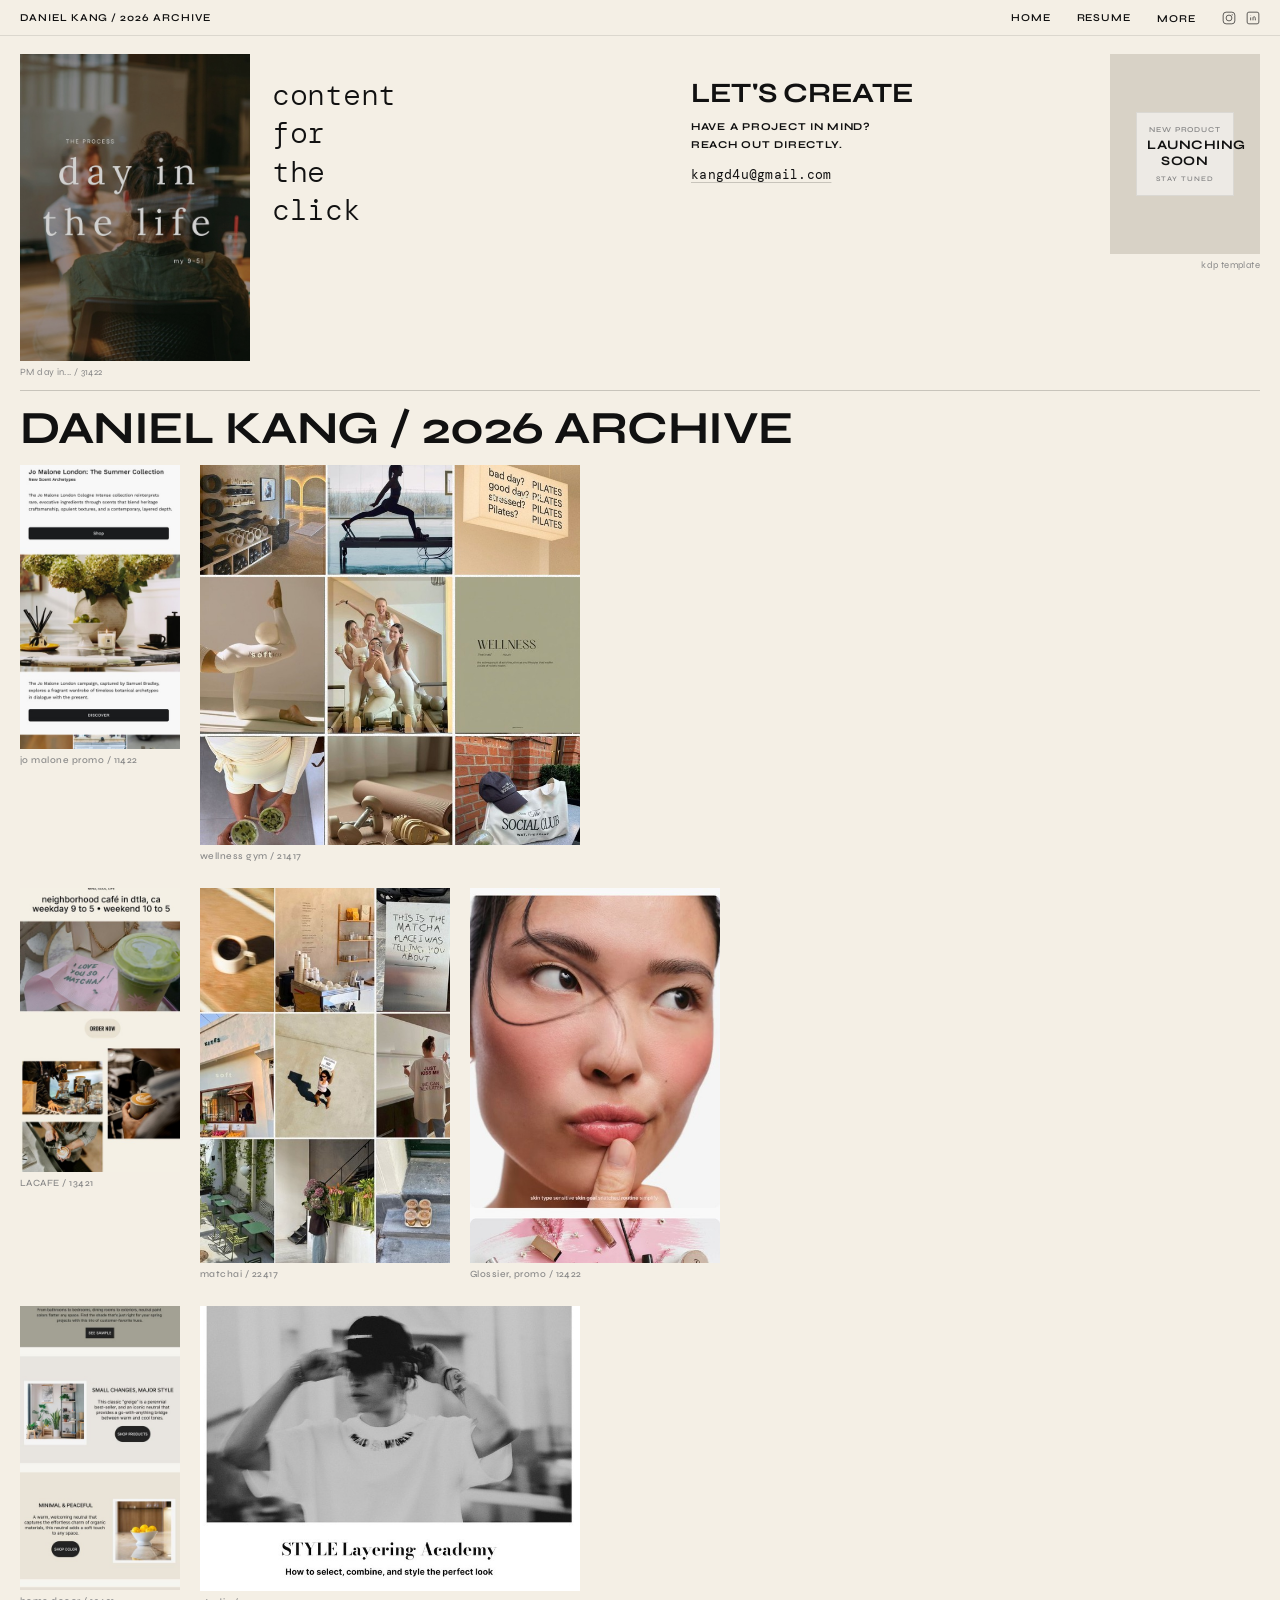
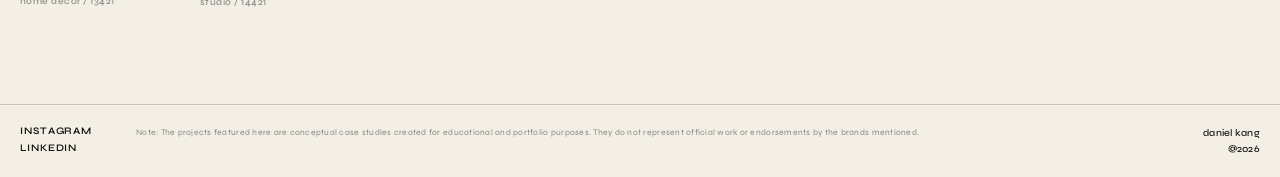
==== index.html @ 453de051 "Update index.html" ====
<!DOCTYPE html>
<html lang="en">
<head>
  <meta charset="UTF-8" />
  <meta name="viewport" content="width=device-width, initial-scale=1.0" />
  <title>Daniel Kang / 2026 Archive</title>
  <link rel="stylesheet" href="style.css" />
  <link
    href="https://fonts.googleapis.com/css2?family=Cormorant+Garamond:ital,wght@0,300;0,400;1,300;1,400;1,600&family=DM+Mono:wght@300;400&family=Syne:wght@400;500;600;700&display=swap"
    rel="stylesheet"
  />
</head>
<body>

  <!-- ══════════════════════════════════════
       NAV
  ══════════════════════════════════════ -->
  <nav class="nav" id="nav">
    <a href="index.html" class="nav-logo">DANIEL KANG / 2026 ARCHIVE</a>

    <div class="nav-links">
      <a href="index.html" class="nav-link active">HOME</a>

      <!-- Resume → opens in new tab -->
      <a href="resume.html" class="nav-link" target="_blank" rel="noopener">RESUME</a>

      <!-- More dropdown -->
      <div class="nav-dropdown" id="moreDropdown">
        <button class="nav-link dropdown-trigger" id="dropdownBtn" aria-expanded="false">
          MORE
        </button>
        <div class="dropdown-menu" id="dropdownMenu" aria-hidden="true">
          <a href="contact.html" class="dropdown-item">CONTACT</a>
          <a href="https://www.instagram.com/daniellllkang1" target="_blank" rel="noopener" class="dropdown-item">INSTAGRAM</a>
          <a href="https://www.linkedin.com/in/danielkanggg" target="_blank" rel="noopener" class="dropdown-item">LINKEDIN</a>
        </div>
      </div>

      <!-- Social icons -->
      <div class="nav-socials">
        <a href="https://www.instagram.com/daniellllkang1" target="_blank" rel="noopener" class="social-icon" aria-label="Instagram">
          <svg width="14" height="14" viewBox="0 0 24 24" fill="none" stroke="currentColor" stroke-width="1.5"><rect x="2" y="2" width="20" height="20" rx="5"/><circle cx="12" cy="12" r="5"/><circle cx="17.5" cy="6.5" r="1" fill="currentColor" stroke="none"/></svg>
        </a>
        <a href="https://www.linkedin.com/in/danielkanggg" target="_blank" rel="noopener" class="social-icon" aria-label="LinkedIn">
          <svg width="14" height="14" viewBox="0 0 24 24" fill="none" stroke="currentColor" stroke-width="1.5"><rect x="2" y="2" width="20" height="20" rx="3"/><line x1="8" y1="11" x2="8" y2="16"/><line x1="8" y1="8" x2="8" y2="8.5"/><path d="M12 11v5m0-5c0 0 .5-1 2-1s2 1 2 3v3"/></svg>
        </a>
      </div>
    </div>
  </nav>

  <main>

    <!-- ══════════════════════════════════════
         SECTION 1 — HOME
    ══════════════════════════════════════ -->
    <section id="home" class="section-home">

      <!-- Hero Row -->
      <div class="hero-grid">

        <!-- Col 1: Hero image with overlay -->
        <div class="hero-image-col">
          <div class="hero-image-wrap">
            <div class="hero-image">
              <img src="images/hero-main.jpg" alt="Day in the life" />
            </div>
            <p class="hero-image-caption">PM day in... / 31422</p>
          </div>
        </div>

        <!-- Col 2: Mono tagline -->
        <div class="hero-text-col">
          <p class="hero-mono">content<br />for<br />the<br />click</p>
        </div>

        <!-- Col 3: CTA -->
        <div class="hero-cta-col">
          <h2 class="cta-headline">LET'S CREATE</h2>
          <p class="cta-sub">HAVE A PROJECT IN MIND?<br />REACH OUT DIRECTLY.</p>
          <a href="mailto:kangd4u@gmail.com" class="cta-email">kangd4u@gmail.com</a>
        </div>

        <!-- Col 4: Product card -->
        <div class="hero-product-col">
          <div class="hero-product">
            <!--
              Place your product card image as images/product-card.png
              Then replace with: <img src="images/product-card.png" alt="New product launching soon" />
            -->
            <div class="product-badge">
              <p class="product-badge-label">NEW PRODUCT</p>
              <p class="product-badge-main">LAUNCHING<br />SOON</p>
              <p class="product-badge-tag">STAY TUNED</p>
            </div>
          </div>
          <p class="hero-image-caption" style="text-align:right;">kdp template</p>
        </div>

      </div><!-- /hero-grid -->

      <!-- Archive Title -->
      <div class="archive-title">DANIEL KANG / 2026 ARCHIVE</div>

    </section><!-- /section-home -->


    <!-- ══════════════════════════════════════
         SECTION 2 — PORTFOLIO
    ══════════════════════════════════════ -->
    <section id="portfolio" class="section-portfolio">

      <!-- Row 1: jo malone + wellness gym -->
      <div class="project-row row-2col-narrow-wide">

        <div class="project-item">
          <div class="project-thumb phone-thumb">
            <!--
              images/jo-malone.jpg
              <img src="images/jo-malone.jpg" alt="Jo Malone promo" />
            -->
            <img src="images/jo-malone.jpg" alt="Jo Malone promo" />
          </div>
          <span class="project-label">jo malone promo / 11422</span>
        </div>

        <div class="project-item">
          <div class="project-thumb mood-board-thumb">
            <!--
              Replace with: <img src="images/wellness-gym.jpg" alt="Wellness gym" />
            -->
            <img src="images/wellness-gym.jpg" alt="Wellness gym" />
          </div>
          <span class="project-label">wellness gym / 21417</span>
        </div>

      </div><!-- /row-1 -->

      <!-- Row 2: LACAFE + matchai + glossier -->
      <div class="project-row row-3col">

        <div class="project-item">
          <div class="project-thumb phone-thumb">
            <img src="images/lacafe.jpg" alt="LACAFE" />
          </div>
          <span class="project-label">LACAFE / 13421</span>
        </div>

        <div class="project-item">
          <div class="project-thumb portrait-thumb">
            <!--
              images/matchai.jpg
              <img src="images/matchai.jpg" alt="Matchai" />
            -->
            <img src="images/matchai.jpg" alt="Matchai" />
          </div>
          <span class="project-label">matchai / 22417</span>
        </div>

        <div class="project-item">
          <div class="project-thumb portrait-thumb glossier-thumb">
            <!--
              images/glossier.jpg
              <img src="images/glossier.jpg" alt="Glossier promo" />
            -->
            <img src="images/glossier.jpg" alt="Glossier promo" />
          </div>
          <span class="project-label">Glossier, promo / 12422</span>
        </div>

      </div><!-- /row-2 -->

      <!-- Row 3: home decor + studio -->
      <div class="project-row row-2col-narrow-wide">

        <div class="project-item">
          <div class="project-thumb phone-thumb">
            <!--
              images/home-decor.jpg
              <img src="images/home-decor.jpg" alt="Home decor" />
            -->
            <img src="images/home-decor.jpg" alt="Home decor" />
          </div>
          <span class="project-label">home decor / 13421</span>
        </div>

        <div class="project-item">
          <div class="project-thumb wide-thumb">
            <!--
              images/studio.jpg
              <img src="images/studio.jpg" alt="Studio" />
            -->
            <img src="images/studio.jpg" alt="Studio" />
          </div>
          <span class="project-label">studio / 14421</span>
        </div>

      </div><!-- /row-3 -->

    </section><!-- /section-portfolio -->


  </main>

  <!-- ══════════════════════════════════════
       FOOTER
  ══════════════════════════════════════ -->
  <footer class="footer">
    <div class="footer-socials">
      <a href="https://www.instagram.com/daniellllkang1" target="_blank" rel="noopener" class="footer-social-link">INSTAGRAM</a>
      <a href="https://www.linkedin.com/in/danielkanggg" target="_blank" rel="noopener" class="footer-social-link">LINKEDIN</a>
    </div>
    <div class="footer-note">
      <p>Note: The projects featured here are conceptual case studies created for educational and portfolio purposes. They do not represent official work or endorsements by the brands mentioned.</p>
    </div>
    <div class="footer-credit">
      <p>daniel kang<br />@2026</p>
    </div>
  </footer>

  <script src="script.js"></script>
</body>
</html>
---- style.css ----
/* ══════════════════════════════════════════════
   DANIEL KANG / 2026 ARCHIVE — style.css
   Fonts: Cormorant Garamond · DM Mono · Syne
══════════════════════════════════════════════ */

/* ─── Google Fonts ──────────────────────── */
@import url('https://fonts.googleapis.com/css2?family=Cormorant+Garamond:ital,wght@0,300;0,400;1,300;1,400;1,600&family=DM+Mono:wght@300;400&family=Syne:wght@400;500;600;700&display=swap');

/* ─── Variables ──────────────────────────── */
:root {
  --bg:           #f4efe5;
  --bg-dark:      #1a1a1a;
  --text:         #111111;
  --text-muted:   #888888;
  --text-light:   #cccccc;
  --border:       rgba(0, 0, 0, 0.10);
  --border-dark:  rgba(0, 0, 0, 0.18);

  --font-display: 'Cormorant Garamond', Georgia, serif;
  --font-mono:    'DM Mono', 'Courier New', monospace;
  --font-body:    'Syne', sans-serif;

  --nav-h:  36px;
  --pad-x:  20px;
}

/* ─── Reset ──────────────────────────────── */
*,
*::before,
*::after { margin: 0; padding: 0; box-sizing: border-box; }

html { scroll-behavior: smooth; }

body {
  background: var(--bg);
  color: var(--text);
  font-family: var(--font-body);
  font-size: 13px;
  letter-spacing: 0.02em;
  -webkit-font-smoothing: antialiased;
}

a { text-decoration: none; color: inherit; }
img { display: block; width: 100%; height: 100%; object-fit: cover; }


/* ══════════════════════════════════════════
   NAV
══════════════════════════════════════════ */
.nav {
  position: fixed;
  top: 0; left: 0; right: 0;
  z-index: 200;
  background: var(--bg);
  height: var(--nav-h);
  display: flex;
  align-items: center;
  justify-content: space-between;
  padding: 0 var(--pad-x);
  border-bottom: 1px solid var(--border);
}

.nav-logo {
  font-family: var(--font-body);
  font-size: 10.5px;
  font-weight: 600;
  letter-spacing: 0.09em;
  text-transform: uppercase;
}

.nav-links {
  display: flex;
  align-items: center;
  gap: 26px;
}

/* Shared nav link style */
.nav-link,
.dropdown-trigger {
  font-family: var(--font-body);
  font-size: 10.5px;
  font-weight: 600;
  letter-spacing: 0.09em;
  text-transform: uppercase;
  color: var(--text);
  background: none;
  border: none;
  cursor: pointer;
  padding: 0;
  position: relative;
  transition: opacity 0.2s;
}

.nav-link::after,
.dropdown-trigger::after {
  content: '';
  position: absolute;
  bottom: -2px; left: 0;
  height: 1px;
  width: 0;
  background: var(--text);
  transition: width 0.25s ease;
}

.nav-link:hover::after,
.nav-link.active::after,
.dropdown-trigger:hover::after,
.dropdown-trigger.is-open::after {
  width: 100%;
}

/* Dropdown wrapper */
.nav-dropdown {
  position: relative;
}

/* Dropdown menu */
.dropdown-menu {
  position: absolute;
  top: calc(100% + 14px);
  right: 0;
  background: var(--bg);
  border: 1px solid var(--border-dark);
  min-width: 150px;
  display: flex;
  flex-direction: column;
  overflow: hidden;

  /* Hidden state */
  opacity: 0;
  pointer-events: none;
  transform: translateY(-6px);
  transition: opacity 0.2s ease, transform 0.2s ease;
}

.dropdown-menu.open {
  opacity: 1;
  pointer-events: auto;
  transform: translateY(0);
}

.dropdown-item {
  display: block;
  font-family: var(--font-body);
  font-size: 10.5px;
  font-weight: 600;
  letter-spacing: 0.09em;
  text-transform: uppercase;
  color: var(--text);
  padding: 10px 16px;
  transition: background 0.15s;
}

.dropdown-item:hover {
  background: rgba(0, 0, 0, 0.045);
}

/* Social icons in nav */
.nav-socials {
  display: flex;
  align-items: center;
  gap: 10px;
}

.social-icon {
  display: flex;
  align-items: center;
  color: var(--text);
  opacity: 0.75;
  transition: opacity 0.2s;
}

.social-icon:hover { opacity: 1; }


/* ══════════════════════════════════════════
   MAIN WRAPPER
══════════════════════════════════════════ */
main {
  padding-top: var(--nav-h);
}


/* ══════════════════════════════════════════
   SECTION 1 — HOME
══════════════════════════════════════════ */
.section-home {
  padding: 0 var(--pad-x);
}

/* ─── Hero Grid ──────────────────────────── */
.hero-grid {
  display: grid;
  grid-template-columns: 230px 1fr 1fr 150px;
  gap: 0 22px;
  padding: 18px 0 0;
  align-items: start;
}

/* Col 1 — hero image */
.hero-image-col {}

.hero-image-wrap {}

.hero-image {
  width: 100%;
  aspect-ratio: 3 / 4;
  background: #2b2b2b;
  position: relative;
  overflow: hidden;
}

.hero-image img {
  opacity: 0.8;
}

.hero-process-tag {
  position: absolute;
  top: 14px; left: 14px;
  font-family: var(--font-body);
  font-size: 9px;
  font-weight: 600;
  letter-spacing: 0.12em;
  text-transform: uppercase;
  color: rgba(255,255,255,0.6);
}

.hero-overlay-text {
  position: absolute;
  bottom: 14px; left: 14px;
  color: #fff;
}

.hero-overlay-text h1 {
  font-family: var(--font-display);
  font-style: italic;
  font-weight: 300;
  font-size: 54px;
  line-height: 0.9;
  letter-spacing: -0.01em;
}

.hero-sub-tag {
  display: block;
  font-family: var(--font-mono);
  font-size: 9px;
  font-weight: 400;
  color: rgba(255,255,255,0.55);
  margin-top: 6px;
  letter-spacing: 0.04em;
}

.hero-image-caption {
  font-family: var(--font-body);
  font-size: 9.5px;
  color: var(--text-muted);
  margin-top: 5px;
  letter-spacing: 0.04em;
}

/* Col 2 — mono tagline */
.hero-text-col {
  padding-top: 22px;
}

.hero-mono {
  font-family: var(--font-mono);
  font-size: 30px;
  font-weight: 300;
  line-height: 1.28;
  letter-spacing: -0.01em;
  color: var(--text);
}

/* Col 3 — CTA */
.hero-cta-col {
  padding-top: 22px;
}

.cta-headline {
  font-family: var(--font-body);
  font-size: 28px;
  font-weight: 700;
  letter-spacing: -0.01em;
  margin-bottom: 8px;
}

.cta-sub {
  font-family: var(--font-body);
  font-size: 10.5px;
  font-weight: 700;
  letter-spacing: 0.07em;
  text-transform: uppercase;
  line-height: 1.7;
  margin-bottom: 12px;
}

.cta-email {
  font-family: var(--font-mono);
  font-size: 13px;
  color: var(--text);
  text-decoration: underline;
  text-underline-offset: 3px;
  text-decoration-color: var(--border-dark);
  transition: text-decoration-color 0.2s;
}

.cta-email:hover {
  text-decoration-color: var(--text);
}

/* Col 4 — product card */
.hero-product-col {}

.hero-product {
  width: 100%;
  aspect-ratio: 3 / 4;
  background: #d8d2c6;
  overflow: hidden;
  position: relative;
  display: flex;
  align-items: center;
  justify-content: center;
  padding: 14px;
}

.hero-product img {
  position: absolute;
  inset: 0;
}

.product-badge {
  position: relative;
  text-align: center;
  background: rgba(255,255,255,0.55);
  padding: 12px 10px;
  border: 1px solid rgba(0,0,0,0.08);
  width: 80%;
}

.product-badge-label {
  font-size: 7.5px;
  font-weight: 600;
  letter-spacing: 0.12em;
  text-transform: uppercase;
  color: var(--text-muted);
  margin-bottom: 4px;
}

.product-badge-main {
  font-family: var(--font-body);
  font-size: 13px;
  font-weight: 700;
  line-height: 1.2;
  letter-spacing: 0.04em;
  text-transform: uppercase;
  margin-bottom: 6px;
}

.product-badge-tag {
  font-size: 7px;
  font-weight: 600;
  letter-spacing: 0.14em;
  text-transform: uppercase;
  color: var(--text-muted);
}

/* ─── Archive Title ──────────────────────── */
.archive-title {
  font-family: var(--font-body);
  font-weight: 700;
  font-size: clamp(26px, 4.5vw, 46px);
  letter-spacing: -0.01em;
  text-transform: uppercase;
  padding: 14px 0 10px;
  border-top: 1px solid var(--border-dark);
  margin-top: 12px;
  line-height: 1;
}


/* ══════════════════════════════════════════
   SECTION 2 — PORTFOLIO
══════════════════════════════════════════ */
.section-portfolio {
  padding: 4px var(--pad-x) 70px;
}

/* ─── Row layouts ──────────────────────── */
.project-row {
  display: grid;
  gap: 20px;
  margin-bottom: 26px;
  align-items: start;
}

.row-2col-narrow-wide {
  grid-template-columns: 160px 380px;
}

.row-3col {
  grid-template-columns: 160px 250px 250px;
}

/* ─── Project item ──────────────────────── */
.project-item {
  display: flex;
  flex-direction: column;
  gap: 5px;
}

.project-label {
  font-family: var(--font-body);
  font-size: 9.5px;
  font-weight: 500;
  letter-spacing: 0.05em;
  color: var(--text-muted);
}

/* ─── Thumb types ──────────────────────── */
.project-thumb {
  overflow: hidden;
  width: 100%;
  position: relative;
}

.project-thumb img {
  width: 100%;
  height: 100%;
  object-fit: cover;
  display: block;
}

.phone-thumb      { aspect-ratio: 9 / 16; }
.portrait-thumb   { aspect-ratio: 2 / 3; }
.mood-board-thumb { aspect-ratio: 1 / 1; background: #ede8dd; }
.wide-thumb       { aspect-ratio: 4 / 3; }
.glossier-thumb   {}

/* Placeholders (remove when adding real images) */
.thumb-placeholder {
  width: 100%; height: 100%;
  display: flex;
  flex-direction: column;
  align-items: center;
  justify-content: center;
  padding: 16px;
  text-align: center;
}

.thumb-placeholder.dark   { background: #1e1e1e; color: #fff; }
.thumb-placeholder.cream  { background: #f0ead8; color: var(--text); }
.thumb-placeholder.mid    { background: #c8c2b5; }
.thumb-placeholder.pink   { background: #f0cac5; color: var(--text); }
.thumb-placeholder.sage   { background: #b5bcad; color: #fff; }

/* Jo Malone placeholder */
.thumb-brand {
  font-family: var(--font-display);
  font-style: italic;
  font-size: 18px;
  font-weight: 300;
  line-height: 1.2;
  color: #fff;
  letter-spacing: 0.03em;
}

/* LACAFE placeholder */
.cafe-name {
  font-family: var(--font-body);
  font-size: 16px;
  font-weight: 700;
  letter-spacing: 0.06em;
  margin-bottom: 8px;
}

.cafe-sub {
  font-size: 9px;
  font-weight: 500;
  letter-spacing: 0.04em;
  line-height: 1.6;
  color: var(--text-muted);
}

/* Glossier placeholder */
.glossier-wordmark {
  font-family: var(--font-display);
  font-style: italic;
  font-size: 42px;
  font-weight: 400;
  letter-spacing: -0.01em;
}

/* Home decor placeholder */
.home-icon  { font-size: 20px; margin-bottom: 8px; }
.home-label {
  font-size: 8.5px;
  font-weight: 600;
  letter-spacing: 0.08em;
  line-height: 1.6;
  text-transform: uppercase;
}

/* Studio placeholder */
.studio-thumb-inner { justify-content: flex-start; padding: 14px; }
.studio-label {
  font-family: var(--font-body);
  font-size: 10px;
  font-weight: 600;
  letter-spacing: 0.12em;
  text-transform: uppercase;
  color: rgba(255,255,255,0.5);
}

/* ─── Mood board grid ──────────────────────── */
.mood-grid {
  width: 100%; height: 100%;
  display: grid;
  grid-template-columns: repeat(3, 1fr);
  grid-template-rows: repeat(3, 1fr);
  gap: 2px;
}

.mood-cell { background: #d4cfc4; }
.mc-1 { background: #c8c4b8; }
.mc-2 { background: #b8bfb2; }
.mc-3 { background: #ddd8ce; }
.mc-4 { background: #cfc9bc; }
.mc-5 {
  background: #e8e2d6;
  display: flex; align-items: center; justify-content: center;
  font-family: var(--font-body);
  font-size: 9px;
  font-weight: 600;
  letter-spacing: 0.1em;
  text-transform: uppercase;
  color: var(--text-muted);
}
.mc-6 { background: #b5b0a6; }
.mc-7 { background: #d2cdbf; }
.mc-8 { background: #c4bfb3; }
.mc-9 { background: #dbd6ca; }


/* ══════════════════════════════════════════
   SECTION 3 — CONTACT
══════════════════════════════════════════ */
.section-contact {
  padding: 60px var(--pad-x) 72px;
  border-top: 1px solid var(--border-dark);
}

.contact-inner {
  max-width: 500px;
}

.contact-eyebrow {
  font-size: 9.5px;
  font-weight: 600;
  letter-spacing: 0.14em;
  text-transform: uppercase;
  color: var(--text-muted);
  margin-bottom: 10px;
}

.contact-headline {
  font-family: var(--font-body);
  font-size: 38px;
  font-weight: 700;
  letter-spacing: -0.01em;
  margin-bottom: 12px;
  line-height: 1;
}

.contact-sub {
  font-size: 10.5px;
  font-weight: 700;
  letter-spacing: 0.07em;
  text-transform: uppercase;
  line-height: 1.8;
  margin-bottom: 16px;
}

.contact-email {
  font-family: var(--font-mono);
  font-size: 15px;
  color: var(--text);
  text-decoration: underline;
  text-underline-offset: 4px;
  text-decoration-color: rgba(0,0,0,0.25);
  transition: text-decoration-color 0.2s;
  display: inline-block;
  margin-bottom: 28px;
}

.contact-email:hover {
  text-decoration-color: var(--text);
}

.contact-socials {
  display: flex;
  gap: 20px;
}

.contact-social-link {
  font-family: var(--font-body);
  font-size: 10.5px;
  font-weight: 600;
  letter-spacing: 0.09em;
  text-transform: uppercase;
  color: var(--text);
  border-bottom: 1px solid var(--border-dark);
  padding-bottom: 2px;
  transition: border-color 0.2s;
}

.contact-social-link:hover {
  border-color: var(--text);
}


/* ══════════════════════════════════════════
   FOOTER
══════════════════════════════════════════ */
.footer {
  display: grid;
  grid-template-columns: 100px 1fr 100px;
  gap: 16px;
  padding: 20px var(--pad-x);
  border-top: 1px solid var(--border-dark);
  align-items: start;
}

.footer-socials {
  display: flex;
  flex-direction: column;
  gap: 5px;
}

.footer-social-link {
  font-family: var(--font-body);
  font-size: 10px;
  font-weight: 600;
  letter-spacing: 0.09em;
  text-transform: uppercase;
  color: var(--text);
  transition: opacity 0.2s;
}

.footer-social-link:hover { opacity: 0.5; }

.footer-note {
  font-size: 8.5px;
  color: var(--text-muted);
  line-height: 1.7;
}

.footer-credit {
  text-align: right;
  font-family: var(--font-body);
  font-size: 10px;
  font-weight: 500;
  line-height: 1.6;
  color: var(--text);
}


/* ══════════════════════════════════════════
   RESUME PAGE (resume.html)
══════════════════════════════════════════ */
.resume-page {
  padding-top: var(--nav-h);
  min-height: 100vh;
  display: flex;
  align-items: flex-start;
}

.resume-container {
  padding: 56px var(--pad-x) 80px;
  width: 100%;
  max-width: 760px;
}

.resume-header {
  border-bottom: 1px solid var(--border-dark);
  padding-bottom: 20px;
  margin-bottom: 36px;
}

.resume-header h1 {
  font-family: var(--font-display);
  font-style: italic;
  font-weight: 300;
  font-size: 48px;
  letter-spacing: -0.01em;
  margin-bottom: 4px;
}

.resume-header p {
  font-size: 10.5px;
  font-weight: 500;
  letter-spacing: 0.09em;
  text-transform: uppercase;
  color: var(--text-muted);
}

.resume-section {
  margin-bottom: 40px;
  padding-bottom: 40px;
  border-bottom: 1px solid var(--border);
}

.resume-section:last-child {
  border-bottom: none;
}

.resume-section-title {
  font-family: var(--font-body);
  font-size: 9.5px;
  font-weight: 700;
  letter-spacing: 0.14em;
  text-transform: uppercase;
  color: var(--text-muted);
  margin-bottom: 20px;
}

.resume-summary {
  font-size: 13px;
  line-height: 1.8;
  max-width: 600px;
}

.resume-skills-grid {
  display: grid;
  grid-template-columns: 1fr 1fr;
  gap: 20px;
}

.resume-skills-label {
  font-size: 10px;
  font-weight: 700;
  letter-spacing: 0.08em;
  text-transform: uppercase;
  margin-bottom: 10px;
}

.resume-skills-list {
  list-style: none;
  display: flex;
  flex-direction: column;
  gap: 6px;
}

.resume-skills-list li {
  font-size: 12px;
  color: var(--text);
  line-height: 1.5;
  padding-left: 12px;
  position: relative;
}

.resume-skills-list li::before {
  content: '—';
  position: absolute;
  left: 0;
  color: var(--text-muted);
  font-size: 10px;
}

.resume-entry {
  margin-bottom: 28px;
}

.resume-entry:last-child { margin-bottom: 0; }

.resume-entry-header {
  display: flex;
  justify-content: space-between;
  align-items: baseline;
  gap: 16px;
  margin-bottom: 3px;
}

.resume-role {
  font-family: var(--font-body);
  font-size: 13px;
  font-weight: 700;
  letter-spacing: 0.01em;
}

.resume-date {
  font-family: var(--font-mono);
  font-size: 10px;
  color: var(--text-muted);
  white-space: nowrap;
}

.resume-company {
  font-size: 11px;
  color: var(--text-muted);
  letter-spacing: 0.03em;
  margin-bottom: 10px;
}

.resume-bullets {
  list-style: none;
  display: flex;
  flex-direction: column;
  gap: 6px;
}

.resume-bullets li {
  font-size: 12px;
  line-height: 1.7;
  padding-left: 14px;
  position: relative;
  color: var(--text);
}

.resume-bullets li::before {
  content: '·';
  position: absolute;
  left: 0;
  color: var(--text-muted);
  font-size: 16px;
  line-height: 1.3;
}


/* ══════════════════════════════════════════
   ANIMATIONS
══════════════════════════════════════════ */
@keyframes fadeUp {
  from { opacity: 0; transform: translateY(14px); }
  to   { opacity: 1; transform: translateY(0); }
}

.hero-grid,
.archive-title {
  animation: fadeUp 0.55s ease both;
}

.hero-text-col   { animation-delay: 0.08s; }
.hero-cta-col    { animation-delay: 0.14s; }
.hero-product-col{ animation-delay: 0.20s; }
.archive-title   { animation-delay: 0.24s; }


/* ══════════════════════════════════════════
   RESPONSIVE — TABLET
══════════════════════════════════════════ */
@media (max-width: 900px) {
  .hero-grid {
    grid-template-columns: 1fr 1fr;
    grid-template-rows: auto auto;
  }

  .hero-product-col { display: none; }

  .row-3col {
    grid-template-columns: 160px 1fr;
  }

  .row-2col-narrow-wide {
    grid-template-columns: 160px 1fr;
  }

  .footer {
    grid-template-columns: 1fr 1fr;
  }

  .footer-credit { grid-column: 2; }
  .footer-note   { grid-column: 1 / -1; order: 3; }
}

/* ══════════════════════════════════════════
   RESPONSIVE — MOBILE
══════════════════════════════════════════ */
@media (max-width: 600px) {
  :root { --pad-x: 14px; }

  .nav-logo { display: none; }

  .hero-grid {
    grid-template-columns: 1fr;
    gap: 18px 0;
  }

  .hero-text-col,
  .hero-cta-col { padding-top: 0; }

  .row-2col-narrow-wide,
  .row-3col {
    grid-template-columns: 1fr;
    max-width: 300px;
  }

  .archive-title { font-size: 22px; }

  .footer {
    grid-template-columns: 1fr;
    gap: 18px;
  }

  .footer-credit { text-align: left; }
}
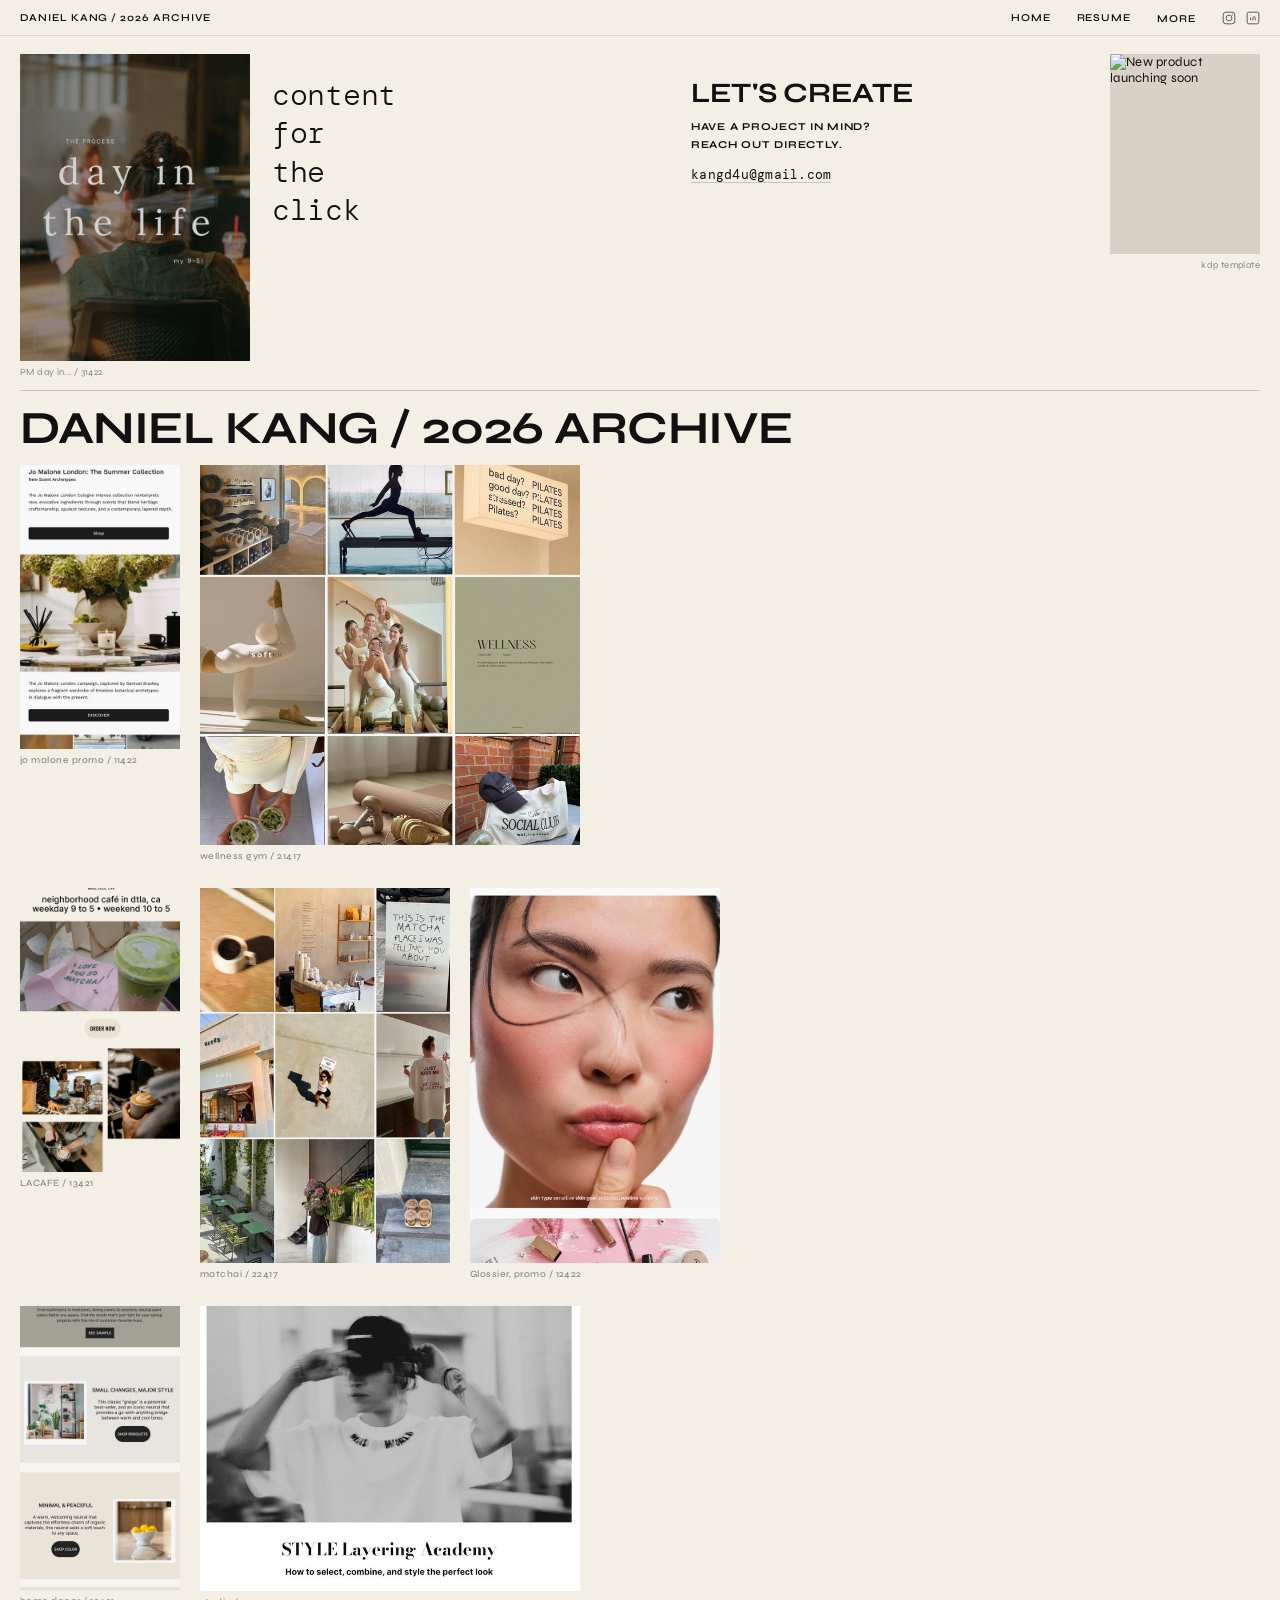
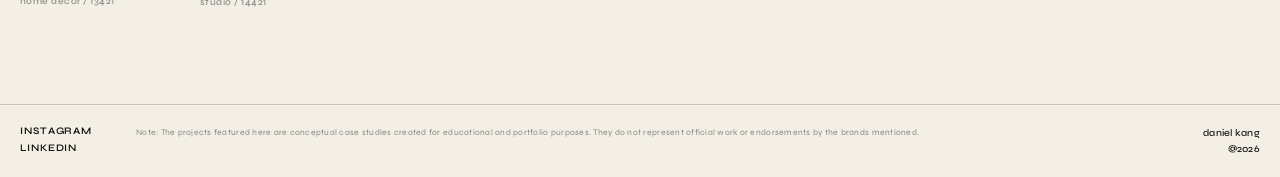
==== commit fc2a849a: "Update index.html" ====
--- a/index.html
+++ b/index.html
@@ -83,15 +83,7 @@
         <!-- Col 4: Product card -->
         <div class="hero-product-col">
           <div class="hero-product">
-            <!--
-              Place your product card image as images/product-card.png
-              Then replace with: <img src="images/product-card.png" alt="New product launching soon" />
-            -->
-            <div class="product-badge">
-              <p class="product-badge-label">NEW PRODUCT</p>
-              <p class="product-badge-main">LAUNCHING<br />SOON</p>
-              <p class="product-badge-tag">STAY TUNED</p>
-            </div>
+            <img src="images/product-card.jpg" alt="New product launching soon" />
           </div>
           <p class="hero-image-caption" style="text-align:right;">kdp template</p>
         </div>
--- a/style.css
+++ b/style.css
@@ -543,7 +543,68 @@
 
 
 /* ══════════════════════════════════════════
-   SECTION 3 — CONTACT
+   CONTACT PAGE (contact.html)
+══════════════════════════════════════════ */
+.contact-page {
+  padding: calc(var(--nav-h) + 60px) var(--pad-x) 60px;
+  min-height: calc(100vh - 80px);
+  display: flex;
+  flex-direction: column;
+  justify-content: center;
+}
+
+.contact-page-inner {
+  display: grid;
+  grid-template-columns: 1fr 160px;
+  gap: 40px;
+  align-items: start;
+  max-width: 700px;
+  margin-bottom: 40px;
+}
+
+.contact-page-headline {
+  font-family: var(--font-body);
+  font-size: 42px;
+  font-weight: 700;
+  letter-spacing: -0.01em;
+  margin-bottom: 12px;
+  line-height: 1;
+}
+
+.contact-page-sub {
+  font-size: 11px;
+  font-weight: 700;
+  letter-spacing: 0.07em;
+  text-transform: uppercase;
+  line-height: 1.8;
+  margin-bottom: 18px;
+}
+
+.contact-page-product {
+  width: 100%;
+  aspect-ratio: 3 / 4;
+  background: #d8d2c6;
+  display: flex;
+  align-items: center;
+  justify-content: center;
+  padding: 14px;
+}
+
+.contact-socials-row {
+  display: flex;
+  gap: 20px;
+}
+
+@media (max-width: 600px) {
+  .contact-page-inner {
+    grid-template-columns: 1fr;
+  }
+  .contact-page-headline { font-size: 32px; }
+}
+
+
+/* ══════════════════════════════════════════
+   SECTION 3 — CONTACT (inline, legacy)
 ══════════════════════════════════════════ */
 .section-contact {
   padding: 60px var(--pad-x) 72px;
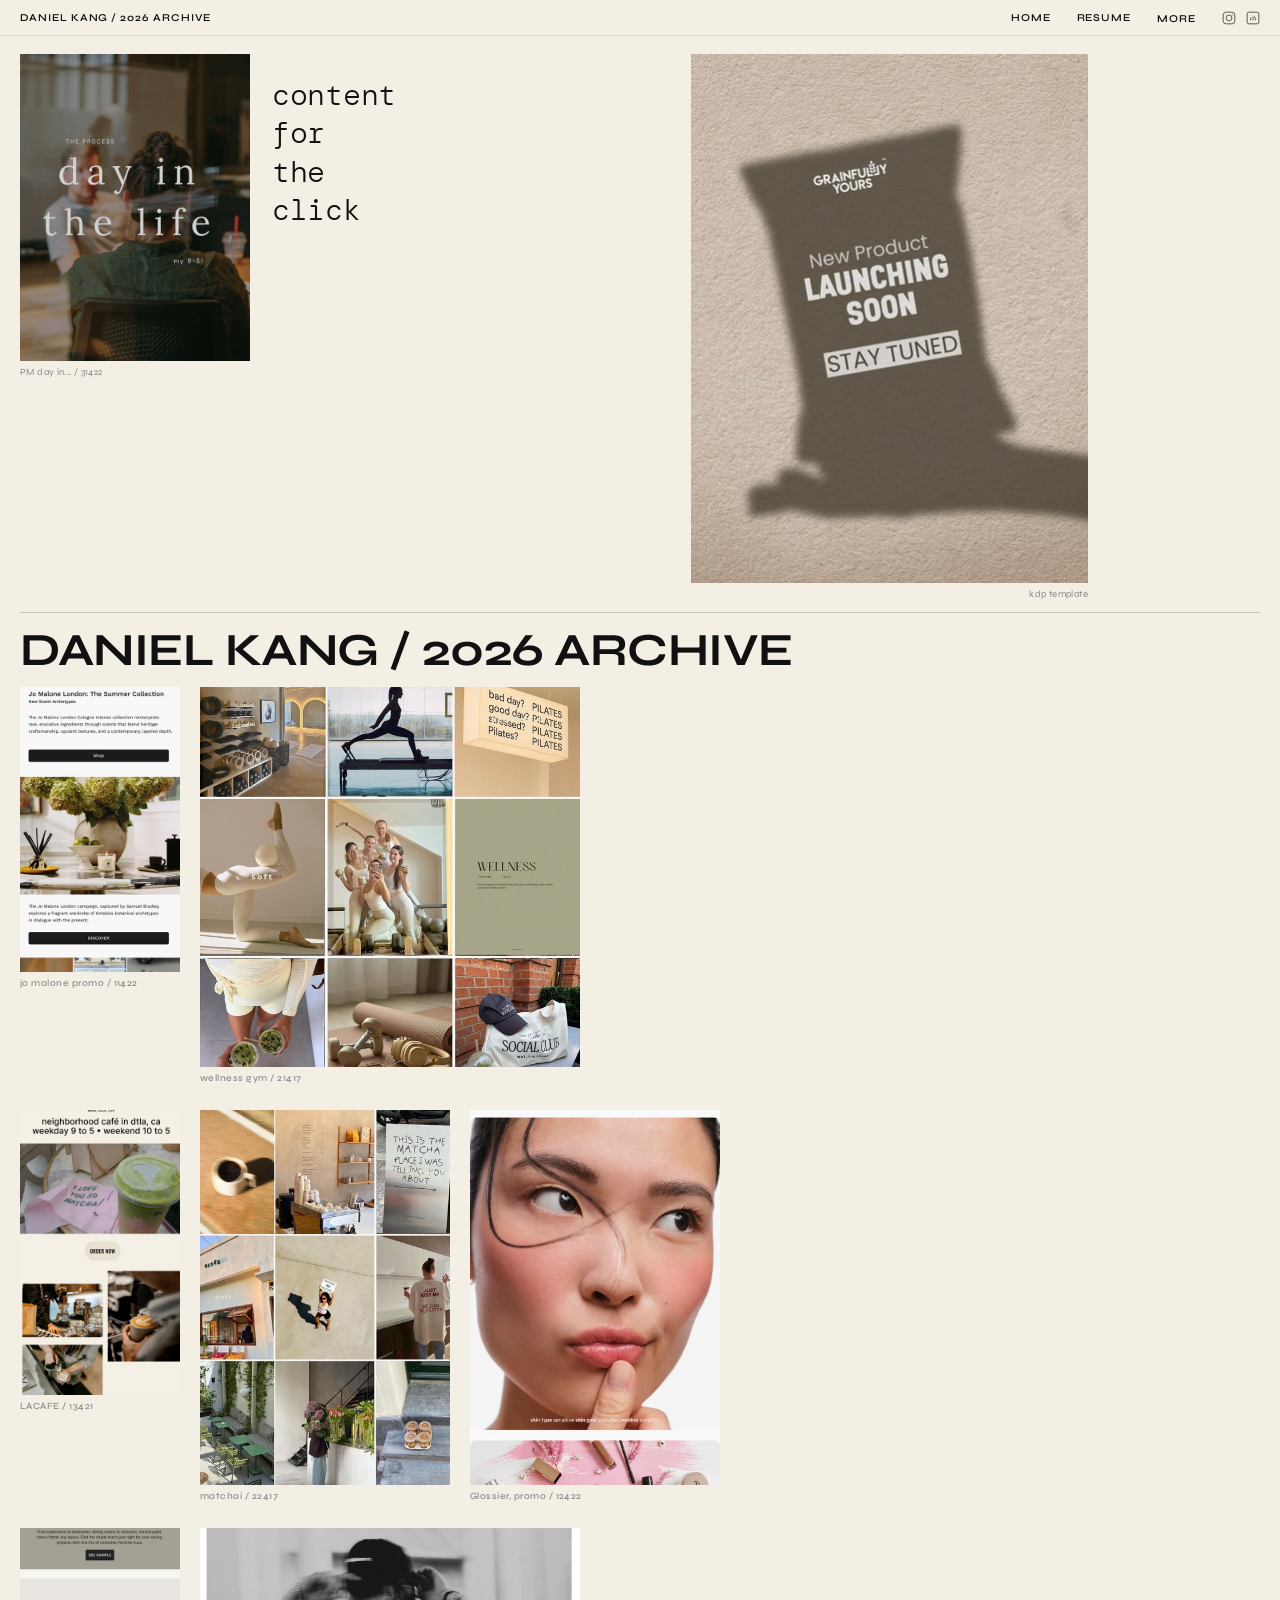
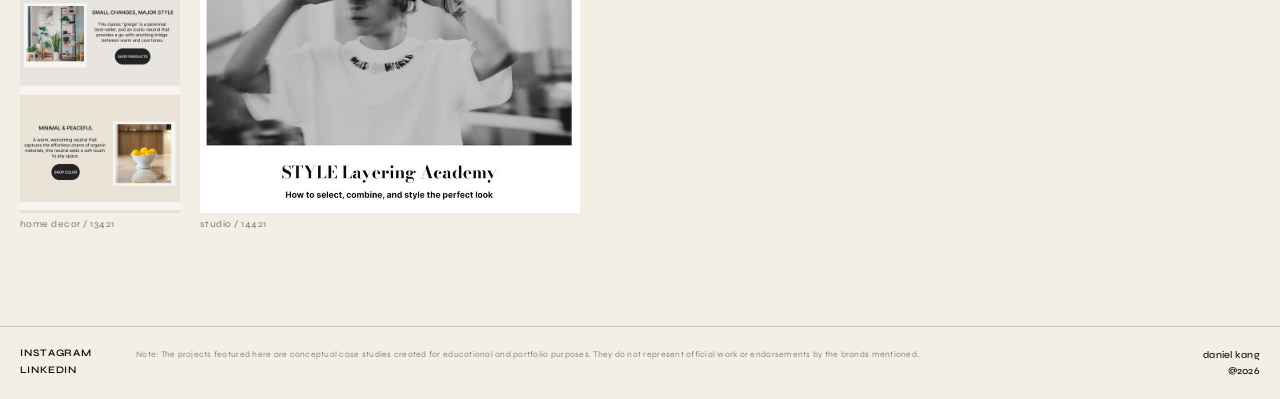
==== commit e214c87e: "Update index.html" ====
--- a/index.html
+++ b/index.html
@@ -73,13 +73,6 @@
           <p class="hero-mono">content<br />for<br />the<br />click</p>
         </div>
 
-        <!-- Col 3: CTA -->
-        <div class="hero-cta-col">
-          <h2 class="cta-headline">LET'S CREATE</h2>
-          <p class="cta-sub">HAVE A PROJECT IN MIND?<br />REACH OUT DIRECTLY.</p>
-          <a href="mailto:kangd4u@gmail.com" class="cta-email">kangd4u@gmail.com</a>
-        </div>
-
         <!-- Col 4: Product card -->
         <div class="hero-product-col">
           <div class="hero-product">
--- a/style.css
+++ b/style.css
@@ -583,11 +583,13 @@
 .contact-page-product {
   width: 100%;
   aspect-ratio: 3 / 4;
-  background: #d8d2c6;
-  display: flex;
-  align-items: center;
-  justify-content: center;
-  padding: 14px;
+  overflow: hidden;
+}
+
+.contact-page-product img {
+  width: 100%;
+  height: 100%;
+  object-fit: cover;
 }
 
 .contact-socials-row {
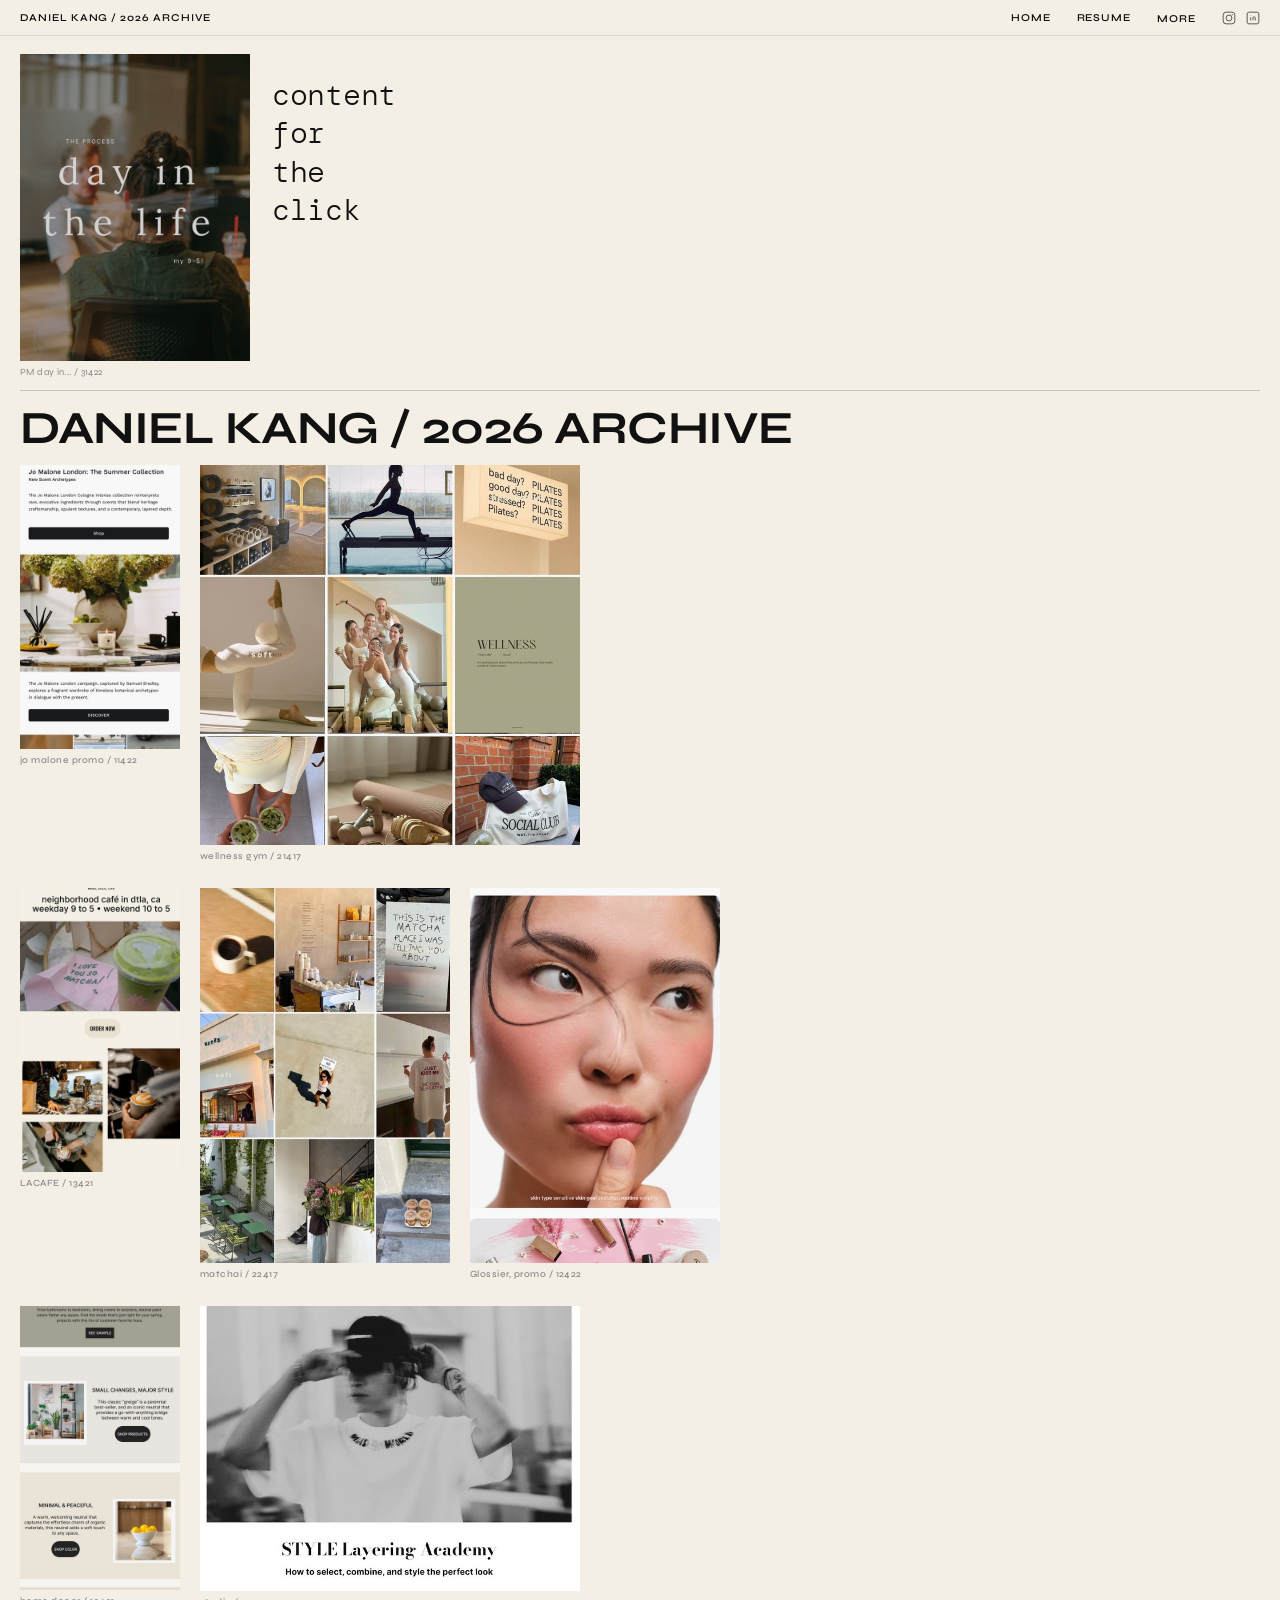
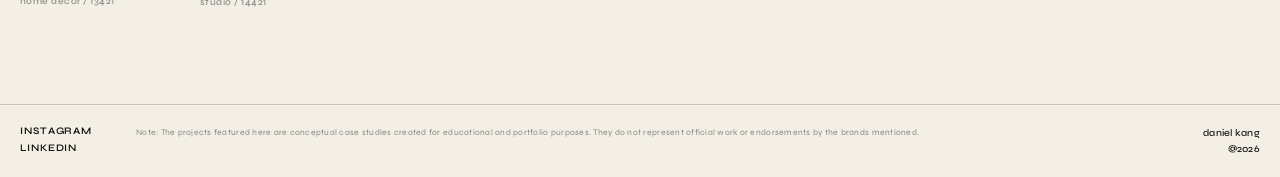
==== commit 21ac3024: "Update index.html" ====
--- a/index.html
+++ b/index.html
@@ -71,14 +71,6 @@
         <!-- Col 2: Mono tagline -->
         <div class="hero-text-col">
           <p class="hero-mono">content<br />for<br />the<br />click</p>
-        </div>
-
-        <!-- Col 4: Product card -->
-        <div class="hero-product-col">
-          <div class="hero-product">
-            <img src="images/product-card.jpg" alt="New product launching soon" />
-          </div>
-          <p class="hero-image-caption" style="text-align:right;">kdp template</p>
         </div>
 
       </div><!-- /hero-grid -->
--- a/style.css
+++ b/style.css
@@ -191,7 +191,7 @@
 /* ─── Hero Grid ──────────────────────────── */
 .hero-grid {
   display: grid;
-  grid-template-columns: 230px 1fr 1fr 150px;
+  grid-template-columns: 230px 1fr 150px;
   gap: 0 22px;
   padding: 18px 0 0;
   align-items: start;
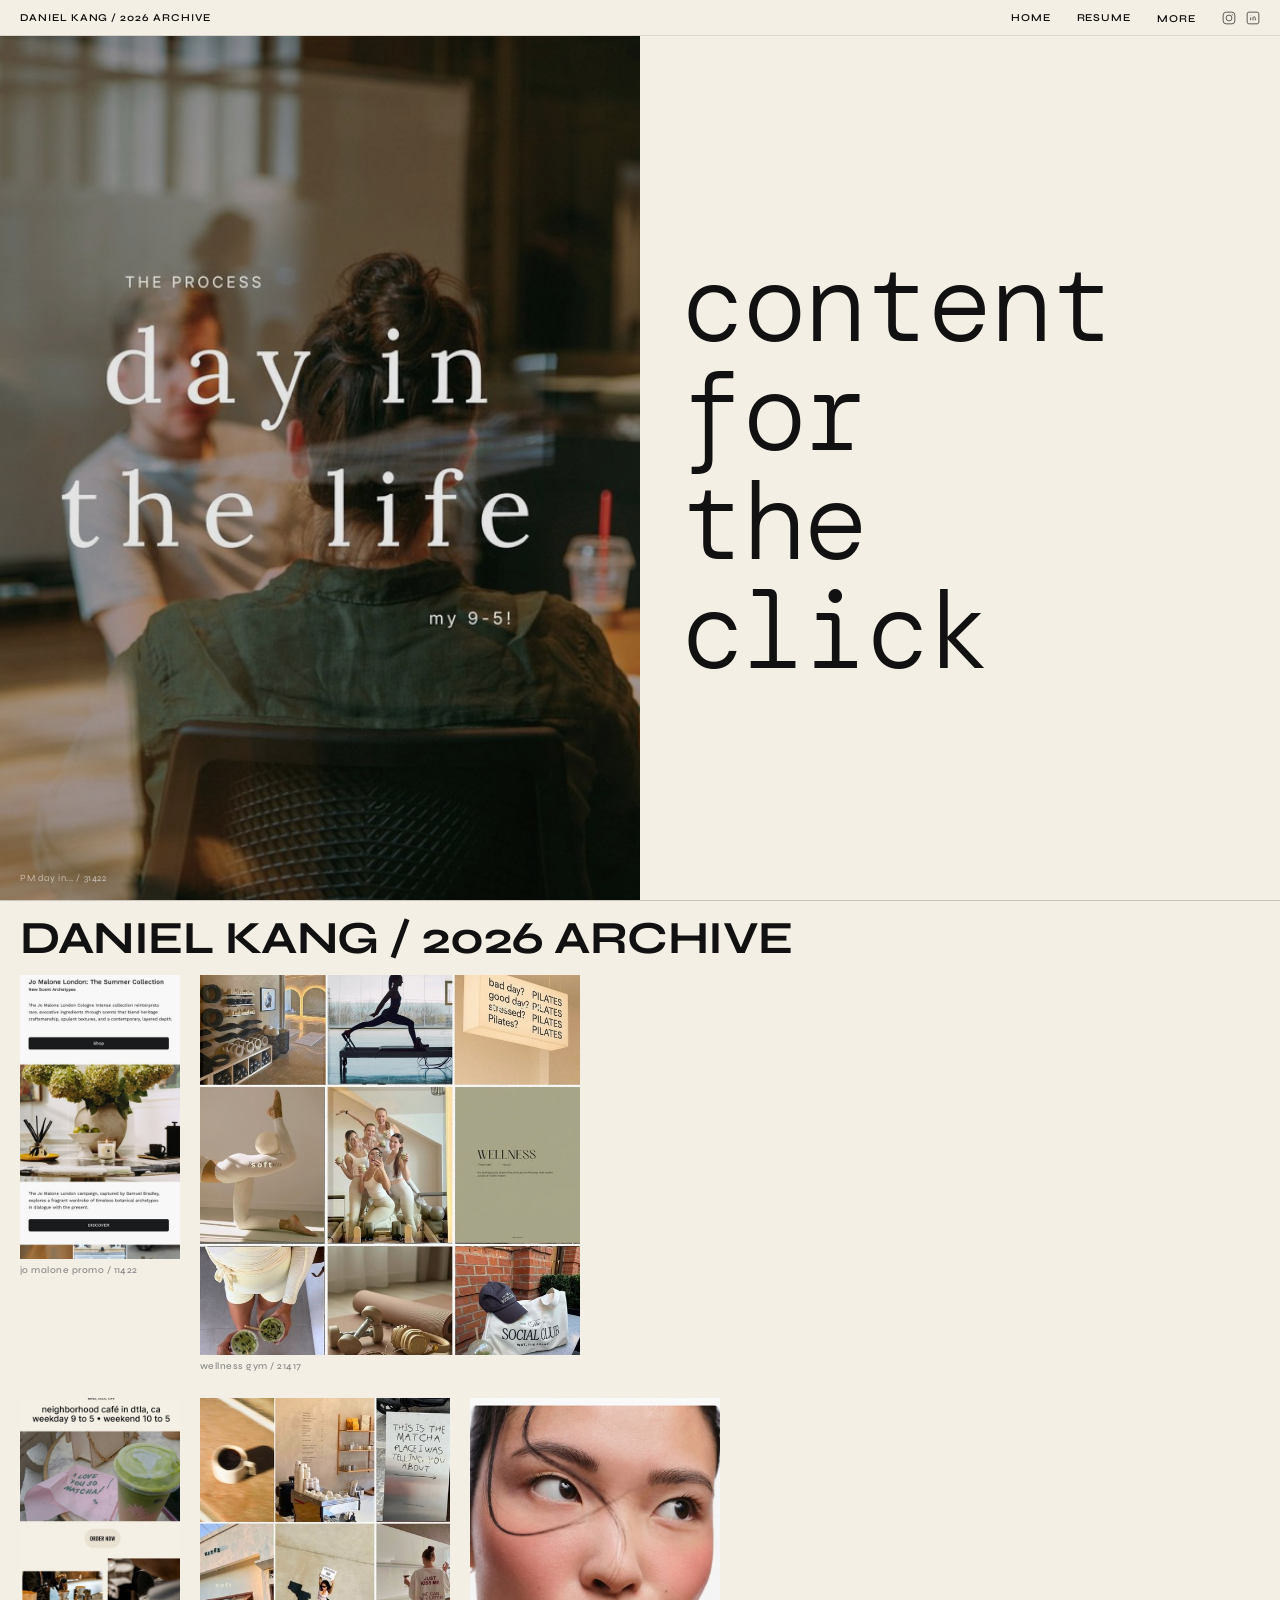
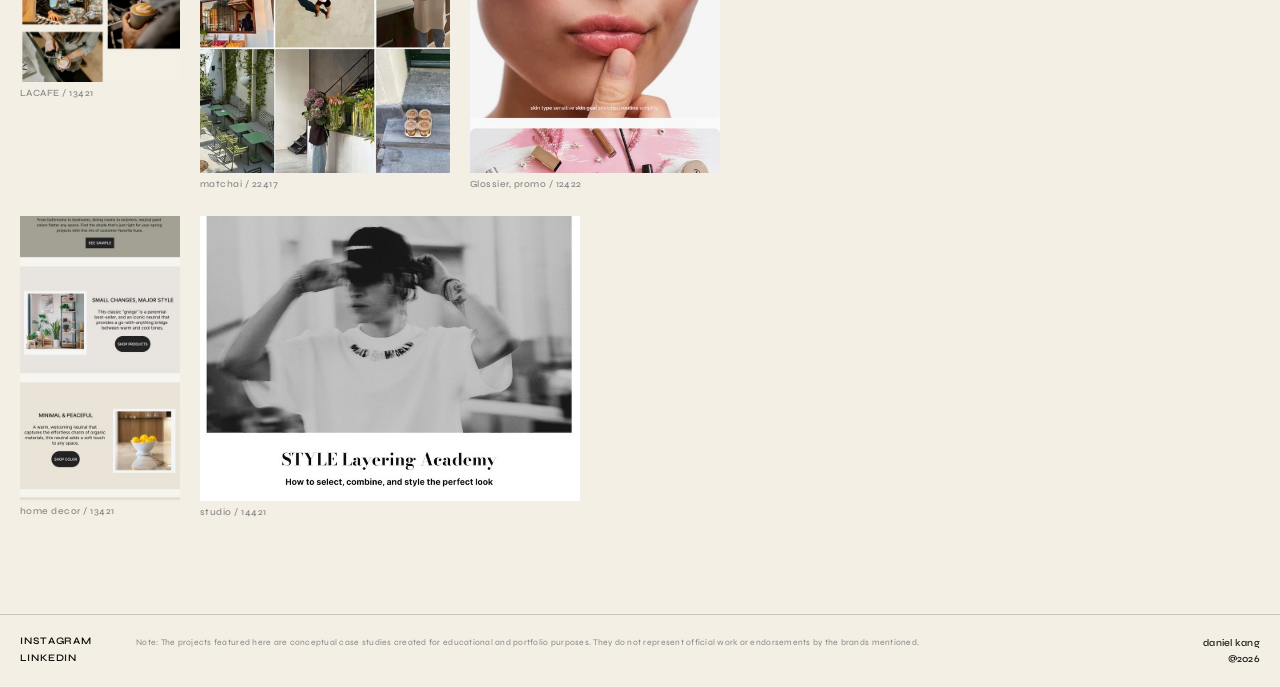
==== commit e58976a7: "Update index.html" ====
--- a/index.html
+++ b/index.html
@@ -90,22 +90,15 @@
       <div class="project-row row-2col-narrow-wide">
 
         <div class="project-item">
-          <div class="project-thumb phone-thumb">
-            <!--
-              images/jo-malone.jpg
-              <img src="images/jo-malone.jpg" alt="Jo Malone promo" />
-            -->
-            <img src="images/jo-malone.jpg" alt="Jo Malone promo" />
+            <div class="project-thumb phone-thumb jo-malone-thumb">
+            <img src="images/jo-malone.jpg" alt="Jo Malone promo" loading="lazy" />
           </div>
           <span class="project-label">jo malone promo / 11422</span>
         </div>
 
         <div class="project-item">
           <div class="project-thumb mood-board-thumb">
-            <!--
-              Replace with: <img src="images/wellness-gym.jpg" alt="Wellness gym" />
-            -->
-            <img src="images/wellness-gym.jpg" alt="Wellness gym" />
+            <img src="images/wellness-gym.jpg" alt="Wellness gym" loading="lazy" />
           </div>
           <span class="project-label">wellness gym / 21417</span>
         </div>
@@ -117,7 +110,7 @@
 
         <div class="project-item">
           <div class="project-thumb phone-thumb">
-            <img src="images/lacafe.jpg" alt="LACAFE" />
+            <img src="images/lacafe.jpg" alt="LACAFE" loading="lazy" />
           </div>
           <span class="project-label">LACAFE / 13421</span>
         </div>
@@ -126,9 +119,9 @@
           <div class="project-thumb portrait-thumb">
             <!--
               images/matchai.jpg
-              <img src="images/matchai.jpg" alt="Matchai" />
+              <img src="images/matchai.jpg" alt="Matchai" loading="lazy" />
             -->
-            <img src="images/matchai.jpg" alt="Matchai" />
+            <img src="images/matchai.jpg" alt="Matchai" loading="lazy" />
           </div>
           <span class="project-label">matchai / 22417</span>
         </div>
@@ -137,9 +130,9 @@
           <div class="project-thumb portrait-thumb glossier-thumb">
             <!--
               images/glossier.jpg
-              <img src="images/glossier.jpg" alt="Glossier promo" />
+              <img src="images/glossier.jpg" alt="Glossier promo" loading="lazy" />
             -->
-            <img src="images/glossier.jpg" alt="Glossier promo" />
+            <img src="images/glossier.jpg" alt="Glossier promo" loading="lazy" />
           </div>
           <span class="project-label">Glossier, promo / 12422</span>
         </div>
@@ -153,9 +146,9 @@
           <div class="project-thumb phone-thumb">
             <!--
               images/home-decor.jpg
-              <img src="images/home-decor.jpg" alt="Home decor" />
+              <img src="images/home-decor.jpg" alt="Home decor" loading="lazy" />
             -->
-            <img src="images/home-decor.jpg" alt="Home decor" />
+            <img src="images/home-decor.jpg" alt="Home decor" loading="lazy" />
           </div>
           <span class="project-label">home decor / 13421</span>
         </div>
@@ -164,9 +157,9 @@
           <div class="project-thumb wide-thumb">
             <!--
               images/studio.jpg
-              <img src="images/studio.jpg" alt="Studio" />
+              <img src="images/studio.jpg" alt="Studio" loading="lazy" />
             -->
-            <img src="images/studio.jpg" alt="Studio" />
+            <img src="images/studio.jpg" alt="Studio" loading="lazy" />
           </div>
           <span class="project-label">studio / 14421</span>
         </div>
--- a/style.css
+++ b/style.css
@@ -185,90 +185,70 @@
    SECTION 1 — HOME
 ══════════════════════════════════════════ */
 .section-home {
-  padding: 0 var(--pad-x);
+  padding: 0; /* edge-to-edge, no padding */
 }
 
 /* ─── Hero Grid ──────────────────────────── */
 .hero-grid {
   display: grid;
-  grid-template-columns: 230px 1fr 150px;
-  gap: 0 22px;
-  padding: 18px 0 0;
-  align-items: start;
+  grid-template-columns: 1fr 1fr;
+  gap: 0;
+  min-height: calc(100vh - var(--nav-h));
+  align-items: stretch;
 }
 
 /* Col 1 — hero image */
-.hero-image-col {}
-
-.hero-image-wrap {}
+.hero-image-col {
+  position: relative;
+  overflow: hidden;
+}
+
+.hero-image-wrap {
+  height: 100%;
+  position: relative;
+}
 
 .hero-image {
   width: 100%;
-  aspect-ratio: 3 / 4;
+  height: 100%;
+  min-height: calc(100vh - var(--nav-h));
   background: #2b2b2b;
   position: relative;
   overflow: hidden;
 }
 
 .hero-image img {
-  opacity: 0.8;
-}
-
-.hero-process-tag {
+  opacity: 0.88;
+  width: 100%;
+  height: 100%;
+  object-fit: cover;
+  object-position: center top;
+}
+
+.hero-image-caption {
   position: absolute;
-  top: 14px; left: 14px;
-  font-family: var(--font-body);
-  font-size: 9px;
-  font-weight: 600;
-  letter-spacing: 0.12em;
-  text-transform: uppercase;
-  color: rgba(255,255,255,0.6);
-}
-
-.hero-overlay-text {
-  position: absolute;
-  bottom: 14px; left: 14px;
-  color: #fff;
-}
-
-.hero-overlay-text h1 {
-  font-family: var(--font-display);
-  font-style: italic;
-  font-weight: 300;
-  font-size: 54px;
-  line-height: 0.9;
-  letter-spacing: -0.01em;
-}
-
-.hero-sub-tag {
-  display: block;
-  font-family: var(--font-mono);
-  font-size: 9px;
-  font-weight: 400;
+  bottom: 16px;
+  left: 20px;
+  font-family: var(--font-body);
+  font-size: 9.5px;
   color: rgba(255,255,255,0.55);
-  margin-top: 6px;
-  letter-spacing: 0.04em;
-}
-
-.hero-image-caption {
-  font-family: var(--font-body);
-  font-size: 9.5px;
-  color: var(--text-muted);
-  margin-top: 5px;
-  letter-spacing: 0.04em;
+  letter-spacing: 0.06em;
 }
 
 /* Col 2 — mono tagline */
 .hero-text-col {
-  padding-top: 22px;
+  display: flex;
+  flex-direction: column;
+  justify-content: center;
+  padding: 48px 40px;
 }
 
 .hero-mono {
   font-family: var(--font-mono);
-  font-size: 30px;
+  font-size: clamp(52px, 8.5vw, 110px);
   font-weight: 300;
-  line-height: 1.28;
-  letter-spacing: -0.01em;
+  line-height: 1.0;
+  letter-spacing: -0.03em;
   color: var(--text);
 }
 
@@ -372,9 +352,8 @@
   font-size: clamp(26px, 4.5vw, 46px);
   letter-spacing: -0.01em;
   text-transform: uppercase;
-  padding: 14px 0 10px;
+  padding: 14px var(--pad-x) 10px;
   border-top: 1px solid var(--border-dark);
-  margin-top: 12px;
   line-height: 1;
 }
 
@@ -546,29 +525,36 @@
    CONTACT PAGE (contact.html)
 ══════════════════════════════════════════ */
 .contact-page {
-  padding: calc(var(--nav-h) + 60px) var(--pad-x) 60px;
+  padding: calc(var(--nav-h) + 80px) var(--pad-x) 80px;
   min-height: calc(100vh - 80px);
-  display: flex;
-  flex-direction: column;
-  justify-content: center;
 }
 
 .contact-page-inner {
   display: grid;
   grid-template-columns: 1fr 160px;
-  gap: 40px;
+  gap: 60px;
   align-items: start;
   max-width: 700px;
   margin-bottom: 40px;
 }
 
+.contact-eyebrow {
+  font-size: 9.5px;
+  font-weight: 600;
+  letter-spacing: 0.14em;
+  text-transform: uppercase;
+  color: var(--text-muted);
+  margin-bottom: 14px;
+}
+
 .contact-page-headline {
   font-family: var(--font-body);
   font-size: 42px;
   font-weight: 700;
   letter-spacing: -0.01em;
-  margin-bottom: 12px;
+  margin-bottom: 14px;
   line-height: 1;
+  text-decoration: none !important;
 }
 
 .contact-page-sub {
@@ -577,8 +563,22 @@
   letter-spacing: 0.07em;
   text-transform: uppercase;
   line-height: 1.8;
-  margin-bottom: 18px;
-}
+  margin-bottom: 20px;
+}
+
+.contact-email {
+  font-family: var(--font-mono);
+  font-size: 15px;
+  color: var(--text);
+  text-decoration: underline;
+  text-underline-offset: 4px;
+  text-decoration-color: rgba(0,0,0,0.25);
+  transition: text-decoration-color 0.2s;
+  display: inline-block;
+  margin-bottom: 32px;
+}
+
+.contact-email:hover { text-decoration-color: var(--text); }
 
 .contact-page-product {
   width: 100%;
@@ -595,19 +595,27 @@
 .contact-socials-row {
   display: flex;
   gap: 20px;
-}
+  max-width: 700px;
+}
+
+.contact-social-link {
+  font-family: var(--font-body);
+  font-size: 10.5px;
+  font-weight: 600;
+  letter-spacing: 0.09em;
+  text-transform: uppercase;
+  color: var(--text);
+  border-bottom: 1px solid var(--border-dark);
+  padding-bottom: 2px;
+  transition: border-color 0.2s;
+}
+
+.contact-social-link:hover { border-color: var(--text); }
 
 @media (max-width: 600px) {
-  .contact-page-inner {
-    grid-template-columns: 1fr;
-  }
+  .contact-page-inner { grid-template-columns: 1fr; }
   .contact-page-headline { font-size: 32px; }
 }
-
-
-/* ══════════════════════════════════════════
-   SECTION 3 — CONTACT (inline, legacy)
-══════════════════════════════════════════ */
 .section-contact {
   padding: 60px var(--pad-x) 72px;
   border-top: 1px solid var(--border-dark);
@@ -915,7 +923,10 @@
 @media (max-width: 900px) {
   .hero-grid {
     grid-template-columns: 1fr 1fr;
-    grid-template-rows: auto auto;
+  }
+
+  .hero-mono {
+    font-size: clamp(36px, 6vw, 72px);
   }
 
   .hero-product-col { display: none; }
@@ -946,10 +957,29 @@
 
   .hero-grid {
     grid-template-columns: 1fr;
-    gap: 18px 0;
-  }
-
-  .hero-text-col,
+    min-height: auto;
+  }
+
+  .hero-image {
+    min-height: 60vw;
+    aspect-ratio: 4 / 3;
+    height: auto;
+  }
+
+  .hero-text-col {
+    padding: 28px var(--pad-x);
+    justify-content: flex-start;
+  }
+
+  .hero-mono {
+    font-size: clamp(44px, 14vw, 72px);
+    line-height: 1.0;
+  }
+
+  .hero-image-caption {
+    color: rgba(255,255,255,0.5);
+  }
+
   .hero-cta-col { padding-top: 0; }
 
   .row-2col-narrow-wide,
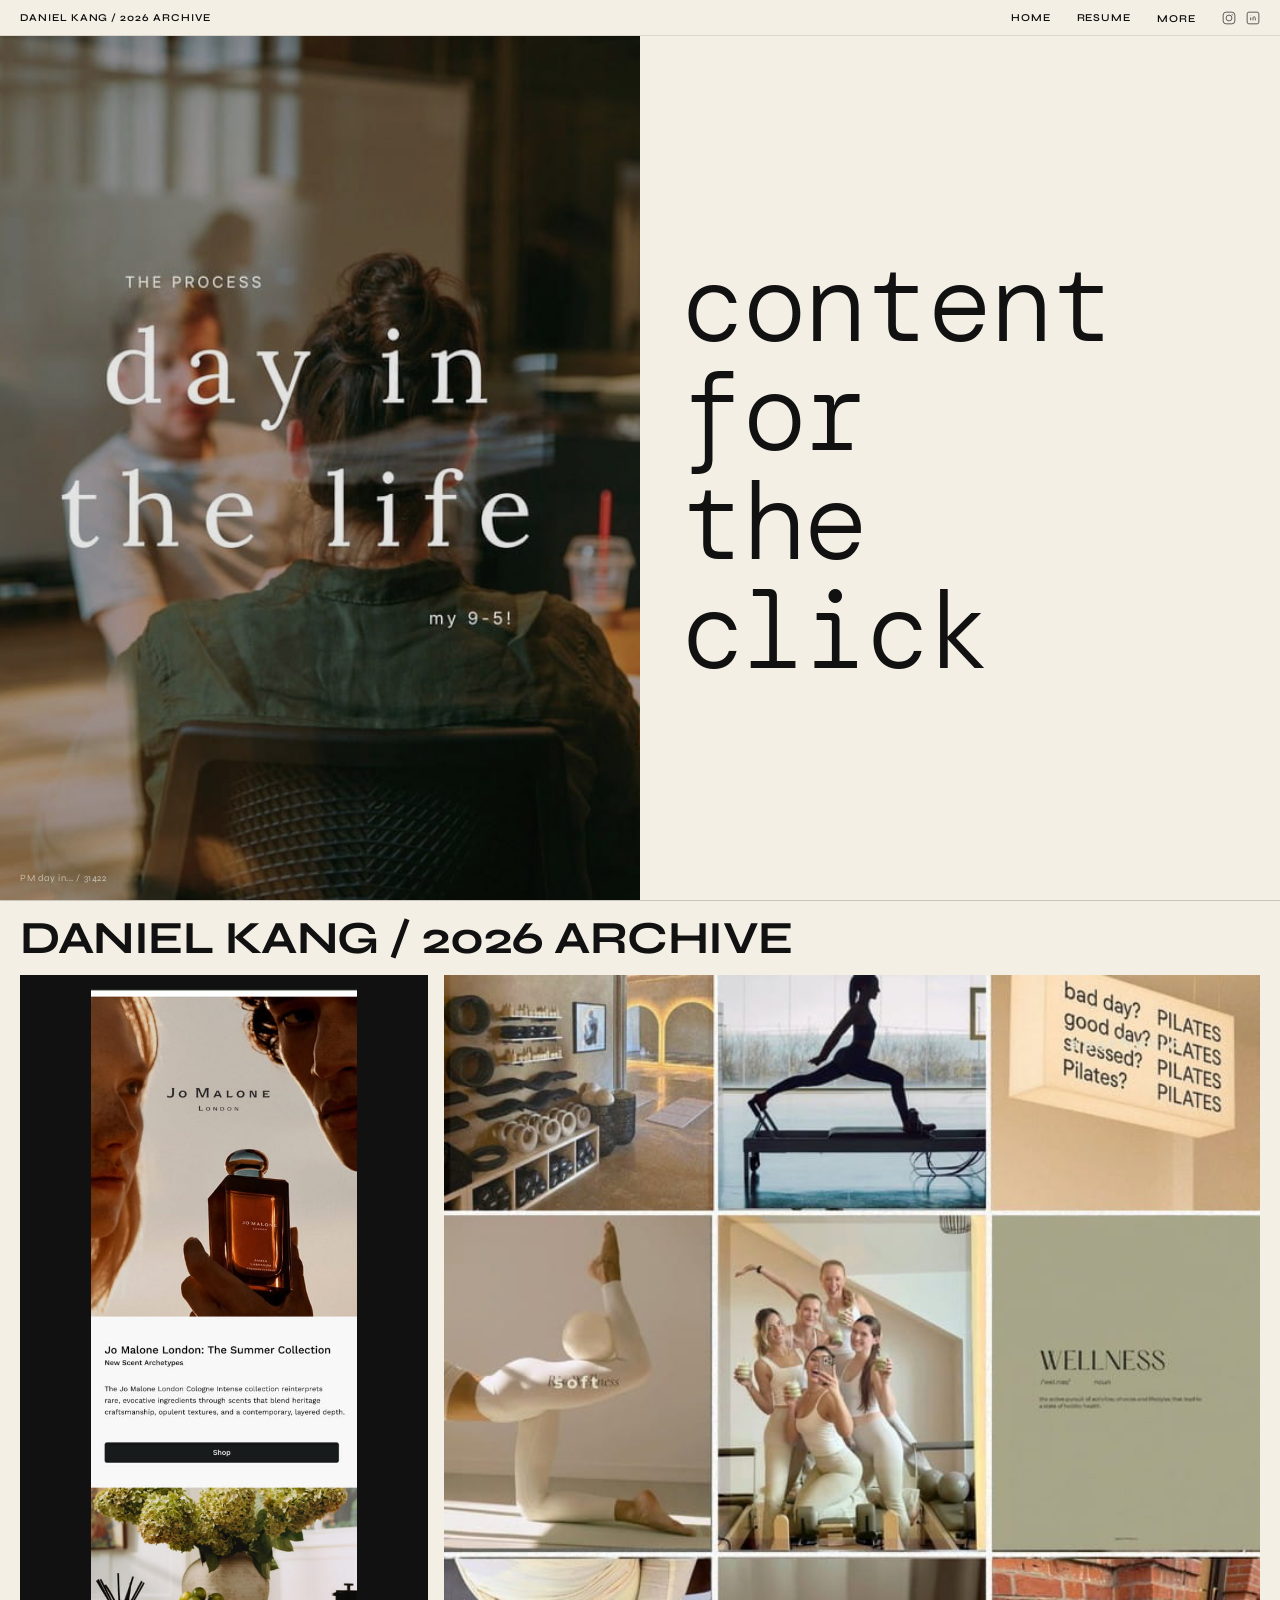
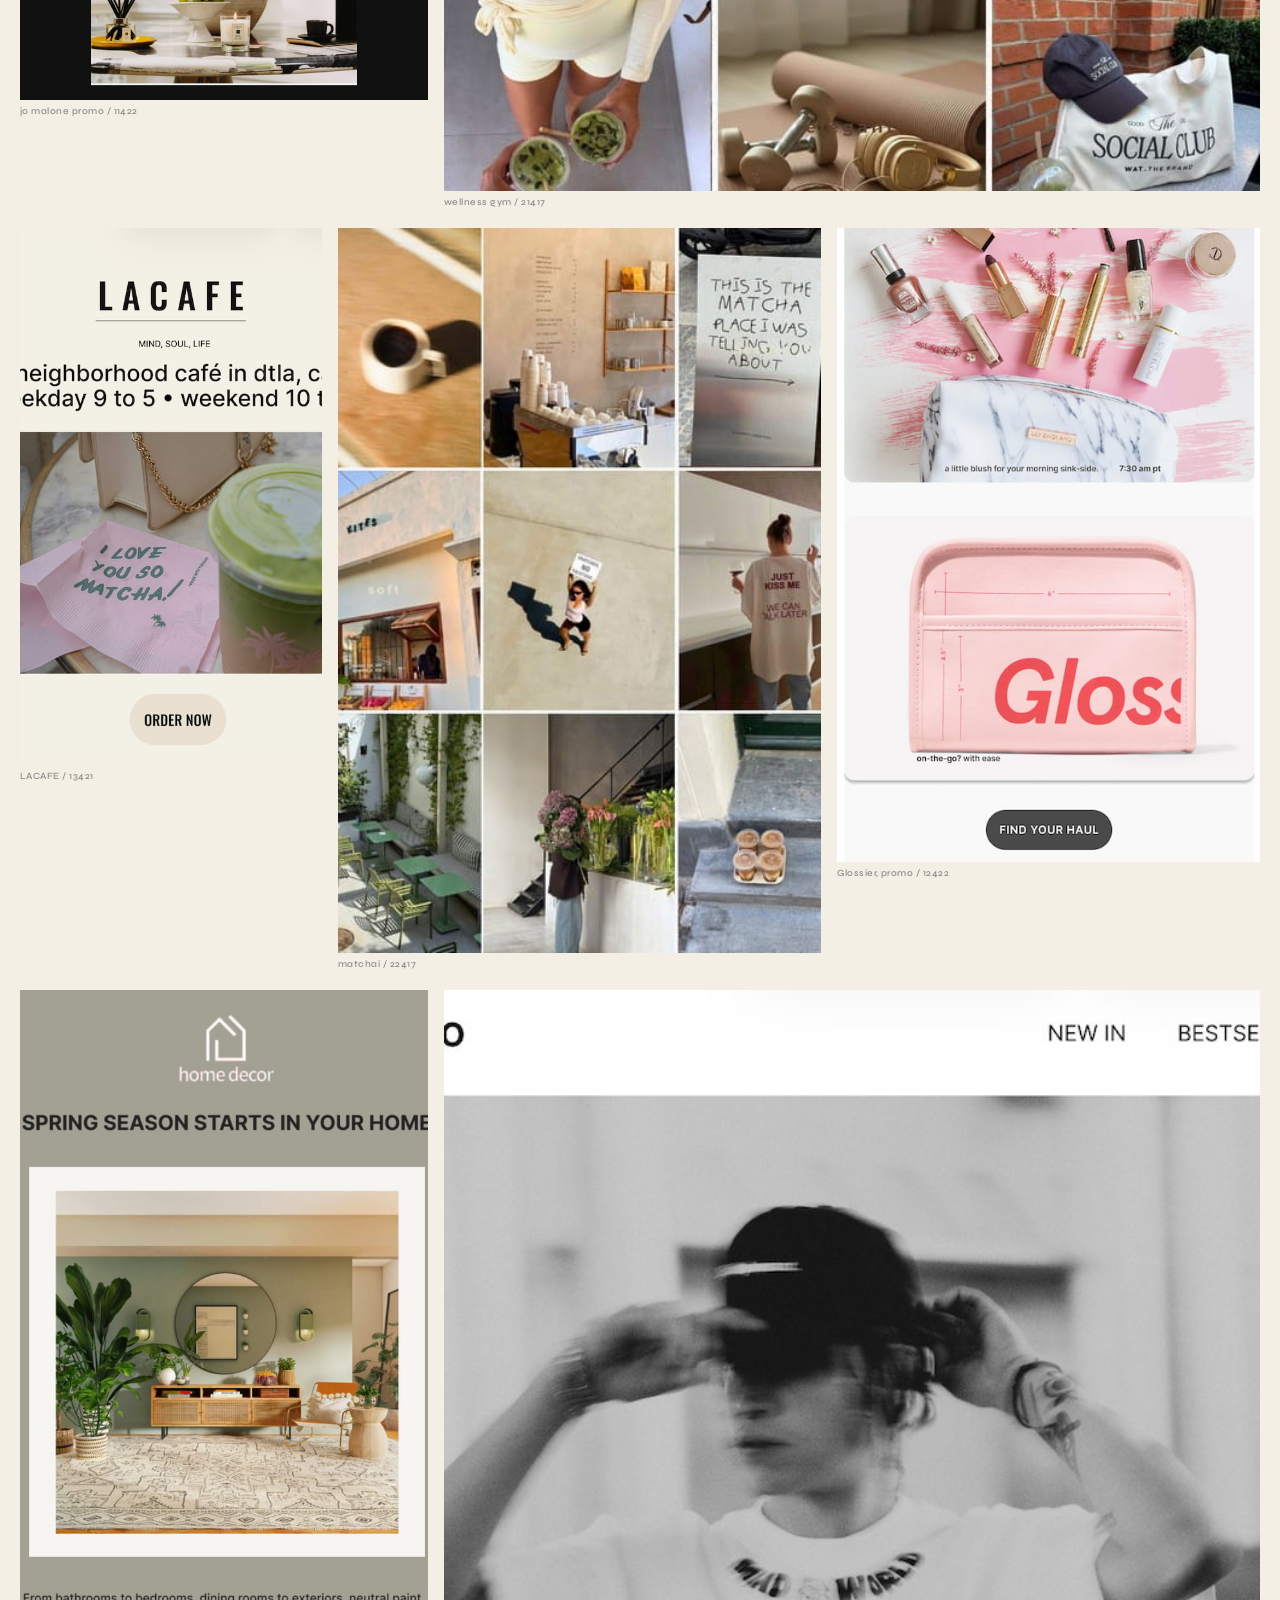
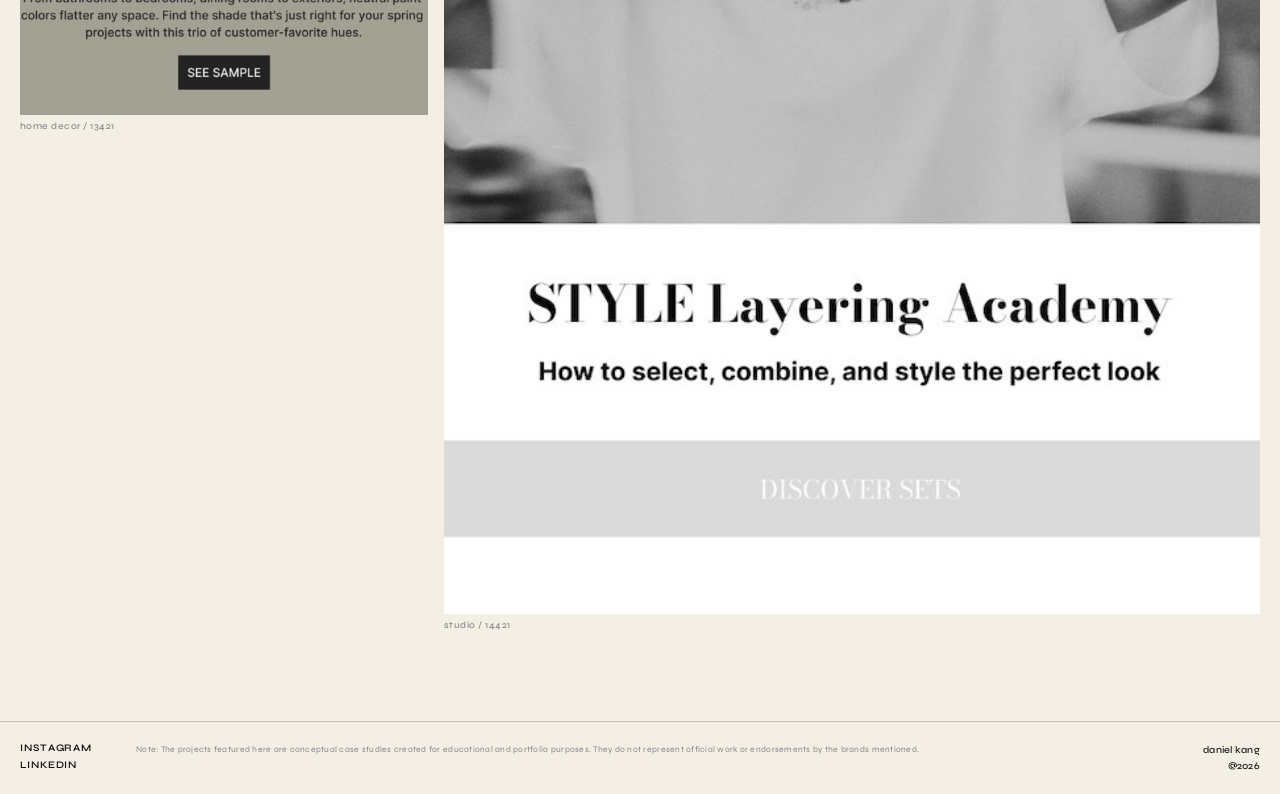
==== commit 140ebed2: "Update index.html" ====
--- a/index.html
+++ b/index.html
@@ -22,7 +22,7 @@
       <a href="index.html" class="nav-link active">HOME</a>
 
       <!-- Resume → opens in new tab -->
-      <a href="resume.html" class="nav-link" target="_blank" rel="noopener">RESUME</a>
+      <a href="Daniel_s_Resume.pdf" class="nav-link" target="_blank" rel="noopener">RESUME</a>
 
       <!-- More dropdown -->
       <div class="nav-dropdown" id="moreDropdown">
--- a/style.css
+++ b/style.css
@@ -368,17 +368,17 @@
 /* ─── Row layouts ──────────────────────── */
 .project-row {
   display: grid;
-  gap: 20px;
-  margin-bottom: 26px;
+  gap: 16px;
+  margin-bottom: 20px;
   align-items: start;
 }
 
 .row-2col-narrow-wide {
-  grid-template-columns: 160px 380px;
+  grid-template-columns: 1fr 2fr;
 }
 
 .row-3col {
-  grid-template-columns: 160px 250px 250px;
+  grid-template-columns: 1fr 1.6fr 1.4fr;
 }
 
 /* ─── Project item ──────────────────────── */
@@ -413,8 +413,22 @@
 .phone-thumb      { aspect-ratio: 9 / 16; }
 .portrait-thumb   { aspect-ratio: 2 / 3; }
 .mood-board-thumb { aspect-ratio: 1 / 1; background: #ede8dd; }
-.wide-thumb       { aspect-ratio: 4 / 3; }
-.glossier-thumb   {}
+.wide-thumb       { aspect-ratio: 2 / 3; } /* studio — tall to show full page */
+.glossier-thumb   { aspect-ratio: 2 / 3; }
+
+/* Jo Malone dark device-frame card */
+.jo-malone-thumb {
+  background: #111;
+  padding: 14px 10px;
+  aspect-ratio: 9 / 16;
+}
+.jo-malone-thumb img {
+  object-fit: contain;
+  object-position: center top;
+}
+
+/* Per-image crop anchors */
+.glossier-thumb img  { object-position: center bottom; }
 
 /* Placeholders (remove when adding real images) */
 .thumb-placeholder {
@@ -932,11 +946,11 @@
   .hero-product-col { display: none; }
 
   .row-3col {
-    grid-template-columns: 160px 1fr;
+    grid-template-columns: 1fr 1.4fr;
   }
 
   .row-2col-narrow-wide {
-    grid-template-columns: 160px 1fr;
+    grid-template-columns: 1fr 1.6fr;
   }
 
   .footer {
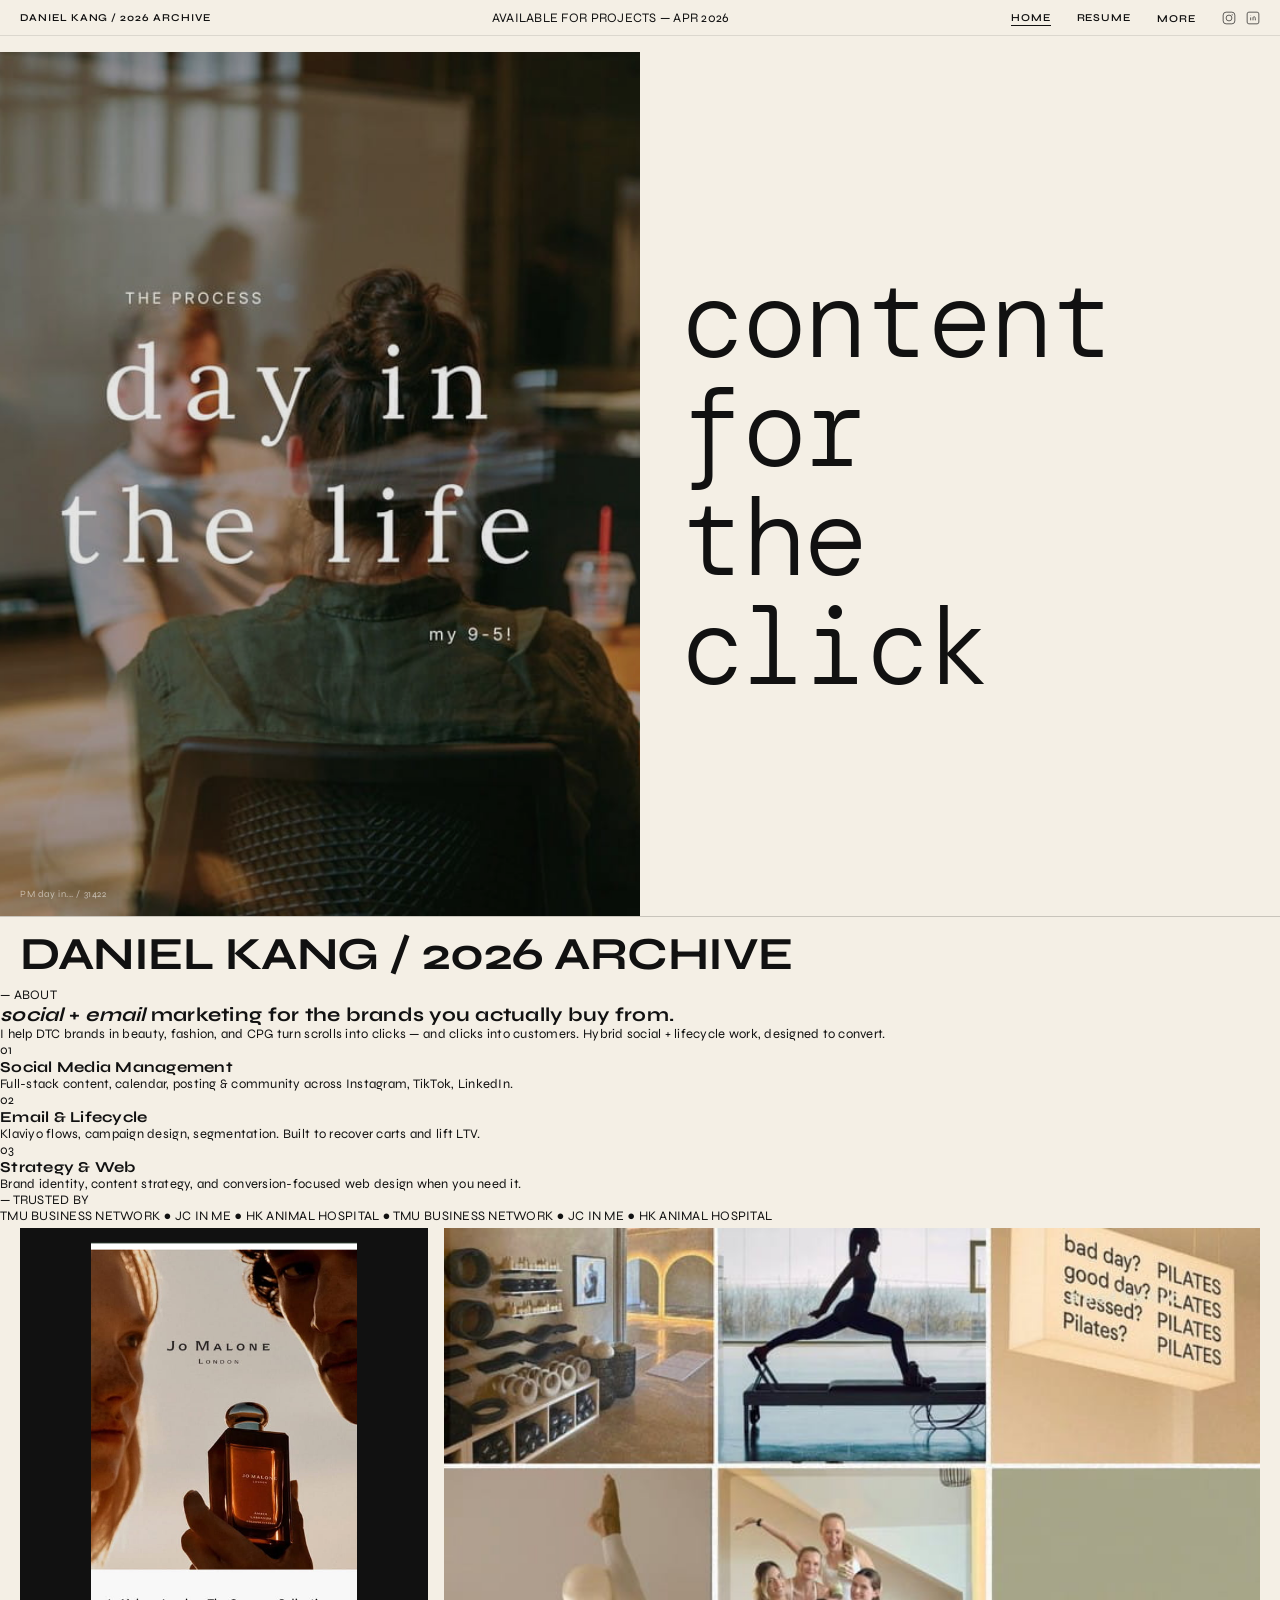
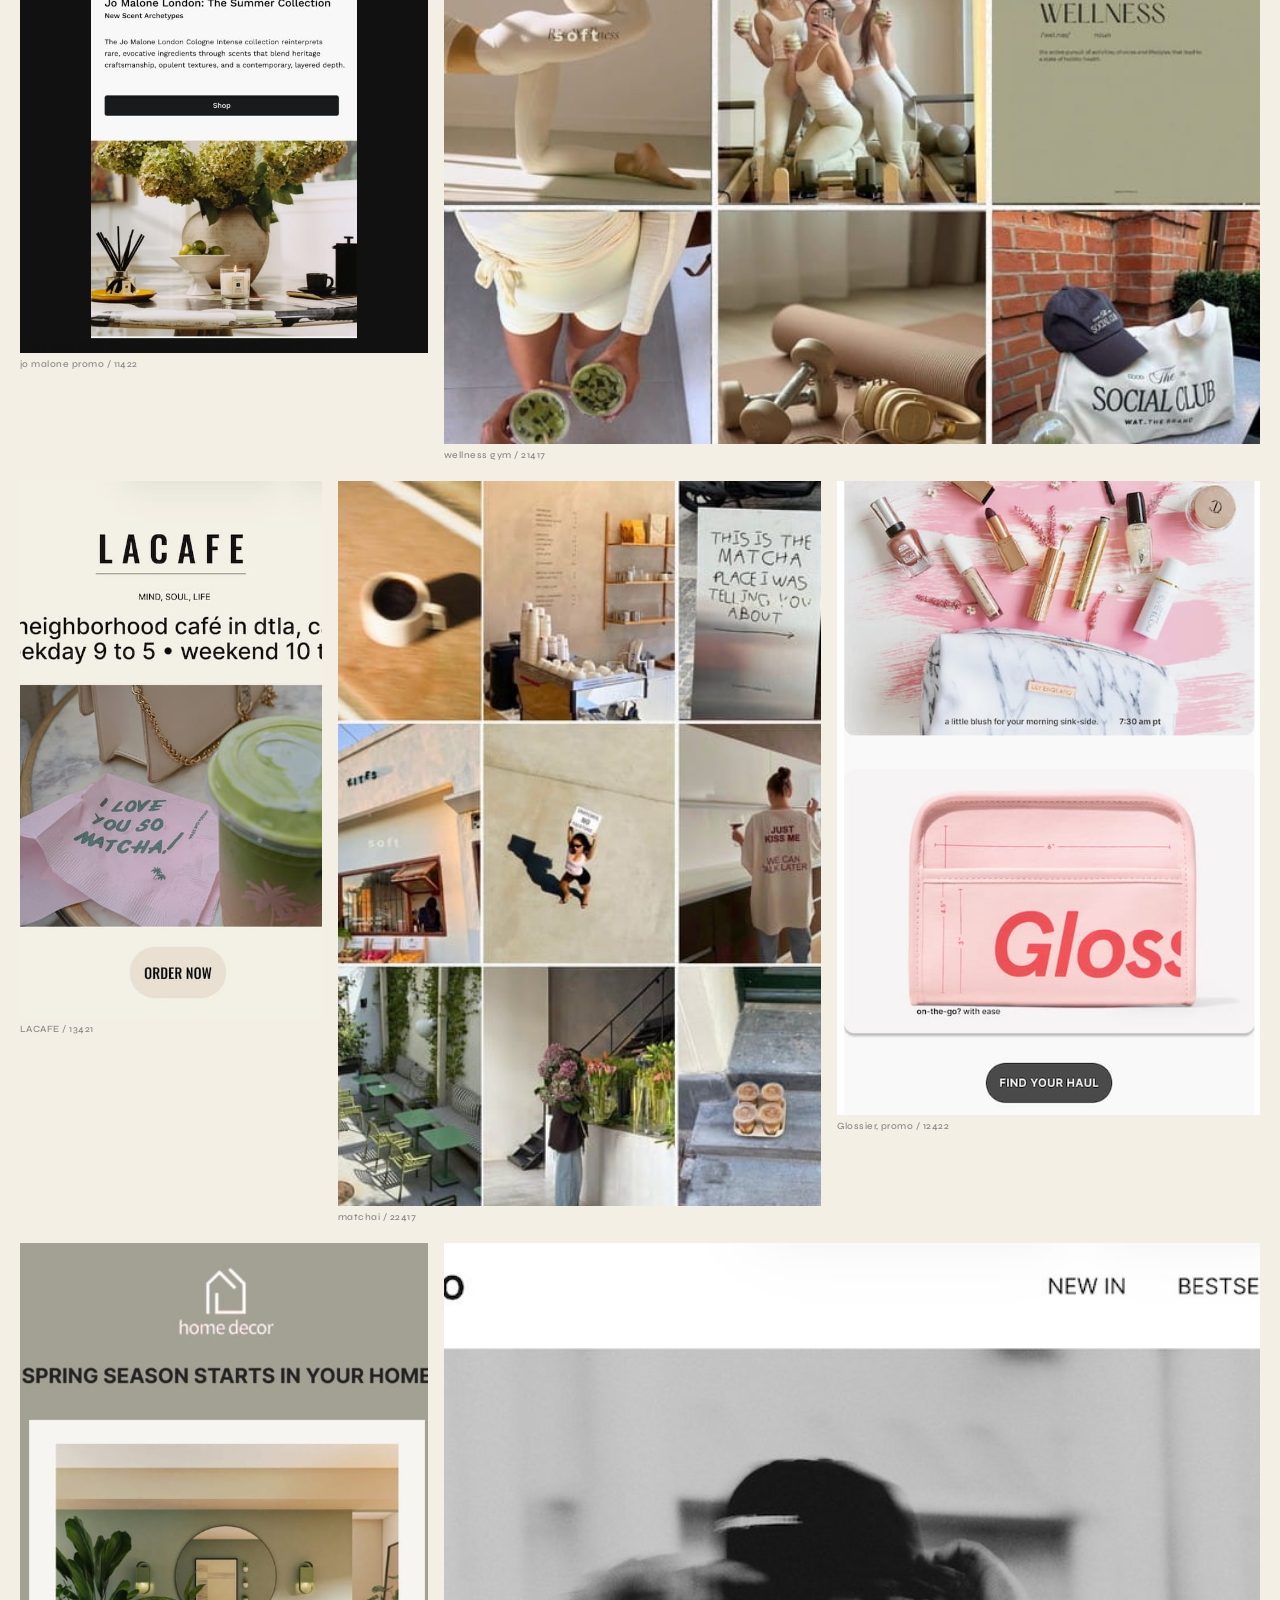
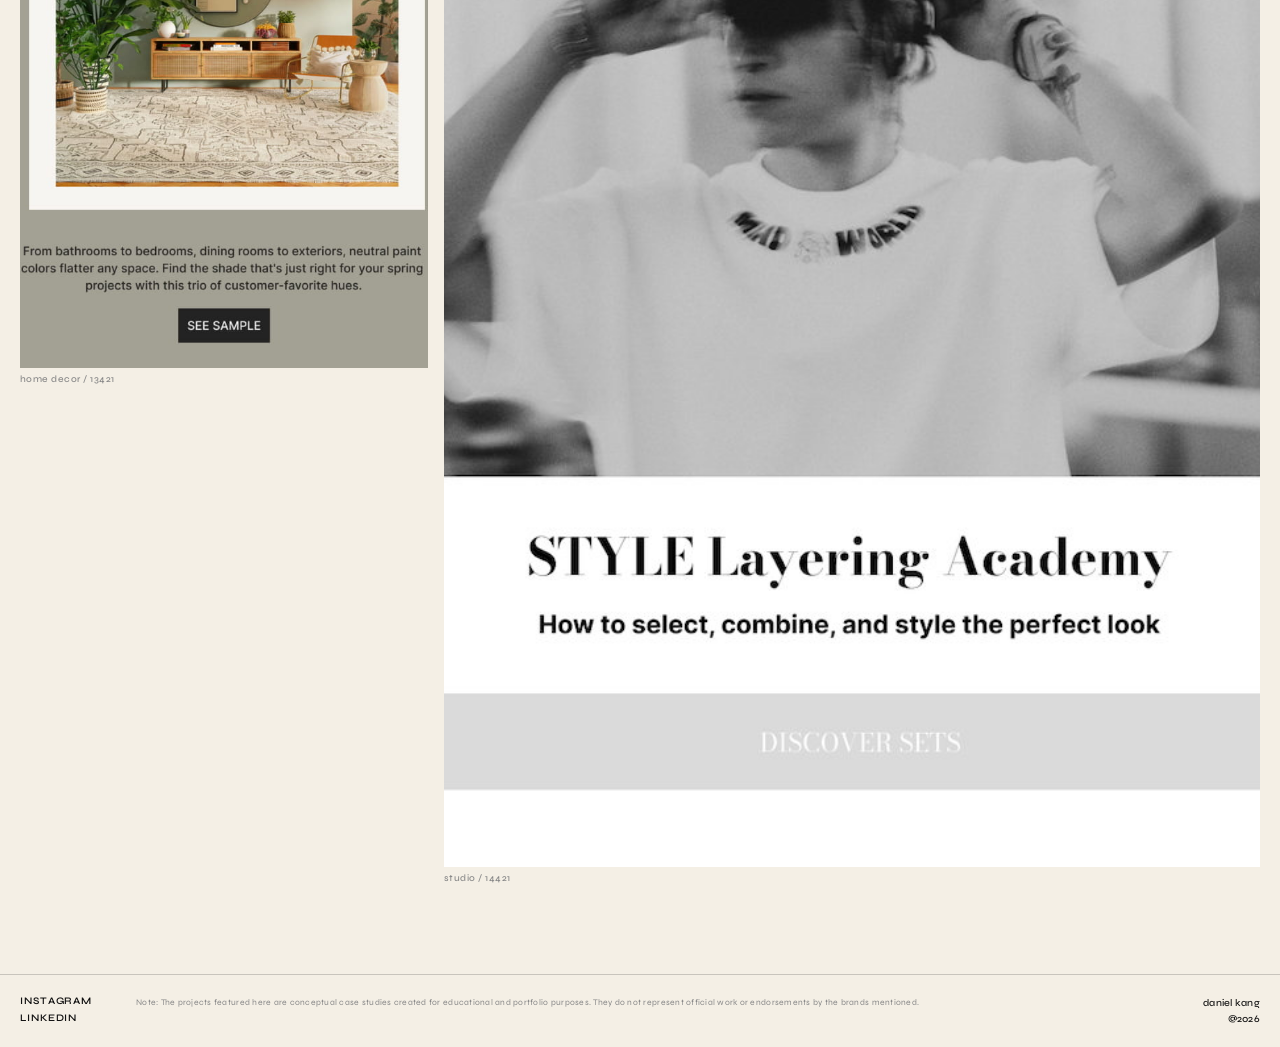
==== commit 4805d938: "Update index.html" ====
--- a/index.html
+++ b/index.html
@@ -3,7 +3,20 @@
 <head>
   <meta charset="UTF-8" />
   <meta name="viewport" content="width=device-width, initial-scale=1.0" />
-  <title>Daniel Kang / 2026 Archive</title>
+  <title>Daniel Kang — Social + Email Marketing</title>
+  <meta name="description" content="Daniel Kang — freelance social media management & email marketing for DTC brands in beauty, fashion, and CPG." />
+
+  <!-- Open Graph / LinkedIn / iMessage preview -->
+  <meta property="og:title" content="Daniel Kang — Social + Email Marketing" />
+  <meta property="og:description" content="Freelance social + email marketing for DTC brands. Currently accepting projects." />
+  <meta property="og:type" content="website" />
+  <meta property="og:url" content="https://dkang120.github.io/dk2026mp/" />
+  <meta property="og:image" content="https://dkang120.github.io/dk2026mp/images/hero-main.jpg" />
+  <meta name="twitter:card" content="summary_large_image" />
+
+  <!-- Favicon (inline SVG, no external file needed) -->
+  <link rel="icon" type="image/svg+xml" href="data:image/svg+xml,%3Csvg xmlns='http://www.w3.org/2000/svg' viewBox='0 0 100 100'%3E%3Crect width='100' height='100' fill='%23f4efe5'/%3E%3Ctext x='50' y='68' font-family='Georgia,serif' font-style='italic' font-size='62' font-weight='300' text-anchor='middle' fill='%23111'%3Edk%3C/text%3E%3C/svg%3E" />
+
   <link rel="stylesheet" href="style.css" />
   <link
     href="https://fonts.googleapis.com/css2?family=Cormorant+Garamond:ital,wght@0,300;0,400;1,300;1,400;1,600&family=DM+Mono:wght@300;400&family=Syne:wght@400;500;600;700&display=swap"
@@ -13,10 +26,28 @@
 <body>
 
   <!-- ══════════════════════════════════════
+       PAGE LOAD INTRO
+  ══════════════════════════════════════ -->
+  <div class="intro-curtain" id="introCurtain">
+    <div class="intro-mark">
+      <span class="intro-mark-line">DANIEL KANG</span>
+      <span class="intro-mark-sub">2026 ARCHIVE</span>
+    </div>
+  </div>
+
+  <!-- Custom cursor -->
+  <div class="cursor-pill" id="cursorPill">VIEW</div>
+
+  <!-- ══════════════════════════════════════
        NAV
   ══════════════════════════════════════ -->
   <nav class="nav" id="nav">
     <a href="index.html" class="nav-logo">DANIEL KANG / 2026 ARCHIVE</a>
+
+    <span class="nav-status">
+      <span class="status-dot"></span>
+      AVAILABLE FOR PROJECTS — APR 2026
+    </span>
 
     <div class="nav-links">
       <a href="index.html" class="nav-link active">HOME</a>
@@ -82,6 +113,71 @@
 
 
     <!-- ══════════════════════════════════════
+         SECTION — ABOUT / SERVICES
+    ══════════════════════════════════════ -->
+    <section class="section-about">
+      <div class="about-grid">
+
+        <div class="about-intro">
+          <p class="about-eyebrow">— ABOUT</p>
+          <h2 class="about-headline">
+            <em>social</em> + <em>email</em> marketing for the brands you actually buy from.
+          </h2>
+          <p class="about-body">
+            I help DTC brands in beauty, fashion, and CPG turn scrolls into clicks — and clicks into customers. Hybrid social + lifecycle work, designed to convert.
+          </p>
+        </div>
+
+        <div class="services-list">
+          <div class="service-item">
+            <span class="service-num">01</span>
+            <div>
+              <h3 class="service-title">Social Media Management</h3>
+              <p class="service-desc">Full-stack content, calendar, posting & community across Instagram, TikTok, LinkedIn.</p>
+            </div>
+          </div>
+          <div class="service-item">
+            <span class="service-num">02</span>
+            <div>
+              <h3 class="service-title">Email & Lifecycle</h3>
+              <p class="service-desc">Klaviyo flows, campaign design, segmentation. Built to recover carts and lift LTV.</p>
+            </div>
+          </div>
+          <div class="service-item">
+            <span class="service-num">03</span>
+            <div>
+              <h3 class="service-title">Strategy & Web</h3>
+              <p class="service-desc">Brand identity, content strategy, and conversion-focused web design when you need it.</p>
+            </div>
+          </div>
+        </div>
+
+      </div>
+    </section>
+
+
+    <!-- ══════════════════════════════════════
+         SECTION — CLIENTS
+    ══════════════════════════════════════ -->
+    <section class="section-clients">
+      <p class="clients-label">— TRUSTED BY</p>
+      <div class="clients-marquee">
+        <span class="client-name">TMU BUSINESS NETWORK</span>
+        <span class="client-dot">●</span>
+        <span class="client-name">JC IN ME</span>
+        <span class="client-dot">●</span>
+        <span class="client-name">HK ANIMAL HOSPITAL</span>
+        <span class="client-dot">●</span>
+        <span class="client-name">TMU BUSINESS NETWORK</span>
+        <span class="client-dot">●</span>
+        <span class="client-name">JC IN ME</span>
+        <span class="client-dot">●</span>
+        <span class="client-name">HK ANIMAL HOSPITAL</span>
+      </div>
+    </section>
+
+
+    <!-- ══════════════════════════════════════
          SECTION 2 — PORTFOLIO
     ══════════════════════════════════════ -->
     <section id="portfolio" class="section-portfolio">
@@ -92,6 +188,11 @@
         <div class="project-item">
             <div class="project-thumb phone-thumb jo-malone-thumb">
             <img src="images/jo-malone.jpg" alt="Jo Malone promo" loading="lazy" />
+            <div class="project-overlay">
+              <span class="overlay-client">JO MALONE</span>
+              <span class="overlay-meta">Email Campaign · 2026</span>
+              <span class="overlay-tag">CONCEPTUAL</span>
+            </div>
           </div>
           <span class="project-label">jo malone promo / 11422</span>
         </div>
@@ -99,6 +200,11 @@
         <div class="project-item">
           <div class="project-thumb mood-board-thumb">
             <img src="images/wellness-gym.jpg" alt="Wellness gym" loading="lazy" />
+            <div class="project-overlay">
+              <span class="overlay-client">WELLNESS GYM</span>
+              <span class="overlay-meta">Brand Mood Board · 2026</span>
+              <span class="overlay-tag">CONCEPTUAL</span>
+            </div>
           </div>
           <span class="project-label">wellness gym / 21417</span>
         </div>
@@ -111,28 +217,35 @@
         <div class="project-item">
           <div class="project-thumb phone-thumb">
             <img src="images/lacafe.jpg" alt="LACAFE" loading="lazy" />
+            <div class="project-overlay">
+              <span class="overlay-client">LACAFE</span>
+              <span class="overlay-meta">Email Campaign · 2026</span>
+              <span class="overlay-tag">CONCEPTUAL</span>
+            </div>
           </div>
           <span class="project-label">LACAFE / 13421</span>
         </div>
 
         <div class="project-item">
           <div class="project-thumb portrait-thumb">
-            <!--
-              images/matchai.jpg
-              <img src="images/matchai.jpg" alt="Matchai" loading="lazy" />
-            -->
             <img src="images/matchai.jpg" alt="Matchai" loading="lazy" />
+            <div class="project-overlay">
+              <span class="overlay-client">MATCHAI</span>
+              <span class="overlay-meta">Social Mood Board · 2026</span>
+              <span class="overlay-tag">CONCEPTUAL</span>
+            </div>
           </div>
           <span class="project-label">matchai / 22417</span>
         </div>
 
         <div class="project-item">
           <div class="project-thumb portrait-thumb glossier-thumb">
-            <!--
-              images/glossier.jpg
-              <img src="images/glossier.jpg" alt="Glossier promo" loading="lazy" />
-            -->
             <img src="images/glossier.jpg" alt="Glossier promo" loading="lazy" />
+            <div class="project-overlay">
+              <span class="overlay-client">GLOSSIER</span>
+              <span class="overlay-meta">Email Campaign · 2026</span>
+              <span class="overlay-tag">CONCEPTUAL</span>
+            </div>
           </div>
           <span class="project-label">Glossier, promo / 12422</span>
         </div>
@@ -144,22 +257,24 @@
 
         <div class="project-item">
           <div class="project-thumb phone-thumb">
-            <!--
-              images/home-decor.jpg
-              <img src="images/home-decor.jpg" alt="Home decor" loading="lazy" />
-            -->
             <img src="images/home-decor.jpg" alt="Home decor" loading="lazy" />
+            <div class="project-overlay">
+              <span class="overlay-client">HOME DECOR</span>
+              <span class="overlay-meta">Email Campaign · 2026</span>
+              <span class="overlay-tag">CONCEPTUAL</span>
+            </div>
           </div>
           <span class="project-label">home decor / 13421</span>
         </div>
 
         <div class="project-item">
           <div class="project-thumb wide-thumb">
-            <!--
-              images/studio.jpg
-              <img src="images/studio.jpg" alt="Studio" loading="lazy" />
-            -->
             <img src="images/studio.jpg" alt="Studio" loading="lazy" />
+            <div class="project-overlay">
+              <span class="overlay-client">STUDIO</span>
+              <span class="overlay-meta">Web Design · 2026</span>
+              <span class="overlay-tag">CONCEPTUAL</span>
+            </div>
           </div>
           <span class="project-label">studio / 14421</span>
         </div>
@@ -188,5 +303,40 @@
   </footer>
 
   <script src="script.js"></script>
+
+  <script>
+    // ─── Intro curtain ───────────────────
+    window.addEventListener('load', () => {
+      const curtain = document.getElementById('introCurtain');
+      if (!curtain) return;
+      // Only show curtain on first visit per session
+      if (sessionStorage.getItem('introShown')) {
+        curtain.style.display = 'none';
+        return;
+      }
+      setTimeout(() => curtain.classList.add('intro-lift'), 1100);
+      setTimeout(() => {
+        curtain.style.display = 'none';
+        sessionStorage.setItem('introShown', '1');
+      }, 1900);
+    });
+
+    // ─── Custom cursor pill on project hover ───
+    (function() {
+      const pill = document.getElementById('cursorPill');
+      if (!pill) return;
+      const thumbs = document.querySelectorAll('.project-thumb');
+
+      document.addEventListener('mousemove', (e) => {
+        pill.style.left = e.clientX + 'px';
+        pill.style.top  = e.clientY + 'px';
+      });
+
+      thumbs.forEach(t => {
+        t.addEventListener('mouseenter', () => pill.classList.add('cursor-active'));
+        t.addEventListener('mouseleave', () => pill.classList.remove('cursor-active'));
+      });
+    })();
+  </script>
 </body>
 </html>
